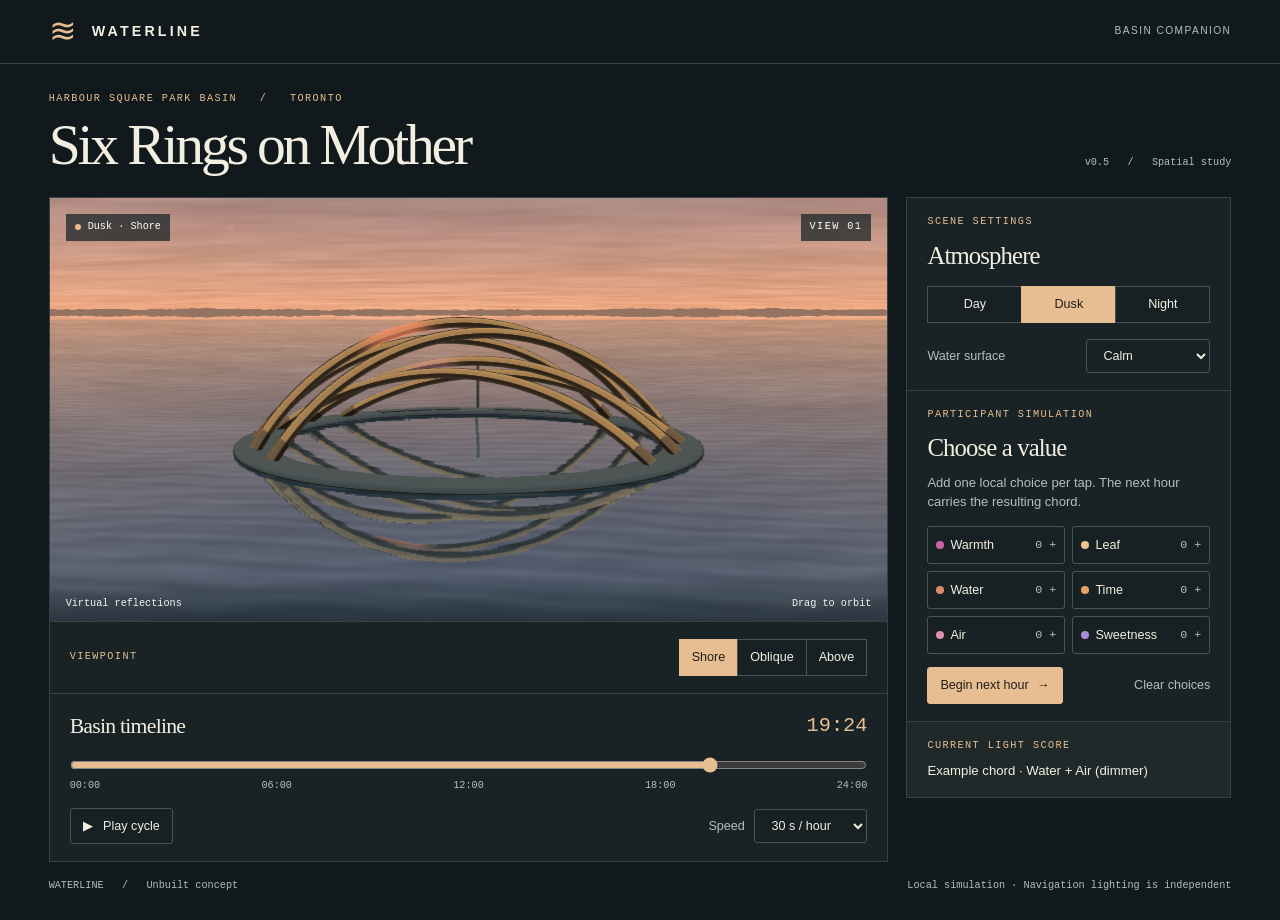
==== simulators/basin.html @ 26f331f5 "Add the offline Three.js basin companion for reviewer playback" ====
<!doctype html>
<html lang="en"><head><meta charset="utf-8"><meta name="viewport" content="width=device-width,initial-scale=1">
<meta http-equiv="Content-Security-Policy" content="default-src 'none'; script-src 'self' file:; style-src 'self' file:; img-src 'self' file: data:; connect-src 'none'; base-uri 'none'; form-action 'none'">
<title>Waterline | Basin companion</title><link rel="icon" href="data:,"><link rel="stylesheet" href="basin.css"></head>
<body><header><a href="../index.html" class="brand"><span class="mark" aria-hidden="true">≋</span> WATERLINE</a><span>BASIN COMPANION</span></header>
<main><div class="heading"><div><p class="eyebrow">Harbour Square Park Basin &nbsp; / &nbsp; Toronto</p><h1>Six Rings on Mother</h1></div><span class="edition">v0.5 &nbsp; / &nbsp; Spatial study</span></div>
<div class="workspace"><section class="scene" aria-label="Installation view"><div class="stage" id="stage">
<canvas id="view" tabindex="0" aria-label="Six honey-toned ribs on water. Drag or use arrow keys to orbit. Select a viewpoint to reset."></canvas>
<div class="viewinfo"><span class="dot"></span><span id="readout">Dusk · Shore</span></div><span class="viewnumber" id="viewnumber">VIEW 01</span>
<div id="fallback" hidden><p>The 3D view needs WebGL. The timeline and choices still work.</p><a href="weave.html">Open the illustrated simulator</a></div>
<div class="caption"><span>Virtual reflections</span><span>Drag to orbit</span></div></div>
<div class="views"><span class="eyebrow">Viewpoint</span><div id="views" class="segments"><button aria-pressed="true">Shore</button><button>Oblique</button><button>Above</button></div></div>
<div class="timeline"><div class="line"><h2>Basin timeline</h2><output id="clock">19:24</output></div>
<label for="time" class="sr">Simulated time of day</label><input id="time" type="range" min="0" max="1439" value="1164"><div class="ticks"><span>00:00</span><span>06:00</span><span>12:00</span><span>18:00</span><span>24:00</span></div>
<div class="transport"><button id="play">▶ &nbsp; Play cycle</button><label>Speed <select id="speed"><option value="2">30 s / hour</option><option value="12">5 s / hour</option><option value=".5">2 min / hour</option></select></label></div></div></section>
<aside><section><p class="eyebrow">Scene settings</p><h2>Atmosphere</h2><div class="segments" id="times"><button>Day</button><button aria-pressed="true">Dusk</button><button>Night</button></div>
<label class="water">Water surface <select id="surface"><option>Calm</option><option>Light chop</option><option>Passing wake</option></select></label></section>
<section><p class="eyebrow">Participant simulation</p><h2>Choose a value</h2><p class="hint">Add one local choice per tap. The next hour carries the resulting chord.</p>
<div id="choices"></div><div class="actions"><button id="next">Begin next hour <b aria-hidden="true">→</b></button><button id="clear">Clear choices</button></div></section>
<section class="score"><p class="eyebrow">Current light score</p><p id="score" role="status"></p></section></aside></div>
<footer><span>WATERLINE &nbsp; / &nbsp; Unbuilt concept</span><span>Local simulation · Navigation lighting is independent</span></footer></main>
<script src="vendor/three-r160.min.js"></script><script src="basin-scene.js"></script><script src="basin.js"></script></body></html>
---- simulators/basin.css ----
:root{color-scheme:dark;--bg:#11191c;--panel:#192225;--line:#374245;--muted:#b3bfbd;--cream:#f2eee1;--accent:#e6be91;font:15px/1.45 "Segoe UI",Arial,sans-serif;color:var(--cream);background:var(--bg)}
*{box-sizing:border-box}body{margin:0}header,main{max-width:1600px;margin:auto;padding-inline:clamp(18px,3.8vw,64px)}header{height:64px;display:flex;align-items:center;justify-content:space-between;border-bottom:1px solid var(--line);letter-spacing:.14em;font-size:.68rem;color:var(--muted)}.brand{display:flex;gap:12px;align-items:center;text-decoration:none;color:var(--cream);font-size:.95rem;font-weight:650;letter-spacing:.22em}.mark{color:var(--accent);font:2.2rem/1 Georgia}.heading,.line,.views,.transport,.water,footer,.actions,.caption{display:flex;align-items:center;justify-content:space-between;gap:12px}.heading{margin:28px 0 22px;align-items:end}.eyebrow,.viewinfo,.viewnumber,.ticks,.edition,output,.caption,footer{font: .68rem/1.4 Consolas,"Courier New",monospace}.eyebrow,.viewnumber{text-transform:uppercase;letter-spacing:.14em}.eyebrow{color:var(--accent);margin:0 0 8px}h1,h2{font-family:Georgia,"Times New Roman",serif;font-weight:400;margin:0}h1{font-size:clamp(2.4rem,4.5vw,5rem);letter-spacing:-.055em;line-height:1.06}h2{font-size:1.65rem;letter-spacing:-.035em}.edition{color:var(--muted);margin-bottom:5px}.workspace{display:grid;grid-template-columns:minmax(0,1fr) minmax(270px,325px);gap:18px;align-items:start}.scene,aside{border:1px solid var(--line);background:var(--panel)}.stage{height:clamp(340px,47vh,620px);position:relative;overflow:hidden;background:#283841}.stage canvas{width:100%;height:100%;display:block}.viewinfo,.viewnumber,.caption{position:absolute;pointer-events:none}.viewinfo,.viewnumber{top:16px;color:white;background:#172326ba;padding:6px 9px}.viewinfo{left:16px;display:flex;align-items:center;gap:7px}.dot{width:6px;height:6px;border-radius:50%;background:#e9bd91}.viewnumber{right:16px}.caption{bottom:0;width:100%;padding:22px 16px 10px;background:linear-gradient(transparent,#0b171a90);color:#f3f3e9}.views,.timeline,aside section{padding:17px 20px}.views,.timeline,aside section+section{border-top:1px solid var(--line)}.views .eyebrow{margin:0}.segments{display:flex}.segments button{flex:1;border-radius:0}.segments button+button{margin-left:-1px}button,select{background:#172022;border:1px solid #485557;color:var(--cream);padding:8px 12px;font:inherit;font-size:.84rem;cursor:pointer;border-radius:3px}button:hover,select:hover{border-color:var(--accent)}button:focus-visible,select:focus-visible,input:focus-visible,a:focus-visible{outline:3px solid #ffdaa4;outline-offset:3px}button[aria-pressed=true],#next{background:var(--accent);border-color:var(--accent);color:#221e19}.timeline h2{font-size:1.45rem}output{font-size:1.35rem;color:var(--accent)}input[type=range]{width:100%;margin:15px 0 2px;accent-color:var(--accent);cursor:pointer}.ticks{display:flex;justify-content:space-between;color:var(--muted)}.transport{margin-top:15px}.transport label,.water{font-size:.84rem;color:var(--muted)}.transport select{margin-left:6px}.water{margin-top:16px}.hint{font-size:.87rem;color:var(--muted);margin:8px 0 14px}aside .segments{margin-top:13px}#choices{display:grid;grid-template-columns:1fr 1fr;gap:7px}.vote{display:flex;align-items:center;gap:6px;padding:9px 8px}.vote i{width:8px;height:8px;border-radius:50%}.vote span:last-child{margin-left:auto;color:var(--muted);font: .78rem Consolas,monospace}.actions{margin-top:13px;flex-wrap:wrap}#clear{border:0;background:transparent;color:var(--muted);padding-inline:0}#next b{margin-left:5px}.score{background:#20292a}.score p:last-child{margin:5px 0 0;font-size:.88rem}footer{margin:17px 0 26px;color:var(--muted);flex-wrap:wrap}#fallback{position:absolute;inset:22% 8% auto;background:#172022ed;padding:16px;text-align:center}#fallback a{color:var(--accent)}.sr{position:absolute;clip-path:inset(50%);width:1px;height:1px;overflow:hidden}.vote:nth-child(1) i{background:#ce64a3}.vote:nth-child(2) i{background:#ebc68d}.vote:nth-child(3) i{background:#dc886f}.vote:nth-child(4) i{background:#e9a264}.vote:nth-child(5) i{background:#de91aa}.vote:nth-child(6) i{background:#a98cd6}
@media(max-width:820px){.workspace{grid-template-columns:1fr}.stage{height:clamp(290px,55vw,460px)}aside{display:grid;grid-template-columns:1fr 1fr}aside section+section{border:0;border-left:1px solid var(--line)}aside .score{grid-column:1/-1;border-top:1px solid var(--line)}}@media(max-width:550px){header{height:52px}.heading{margin:22px 0 16px;display:block}.edition{display:block;margin-top:8px}.views,.timeline,aside section{padding:14px}.views{gap:5px}.segments button{padding:8px 10px}aside{display:block}aside section+section{border:0;border-top:1px solid var(--line)}.transport{flex-wrap:wrap}footer{gap:5px}}
#view{touch-action:none;cursor:grab}#view:active{cursor:grabbing}#view:focus-visible{outline:3px solid var(--accent);outline-offset:-3px}
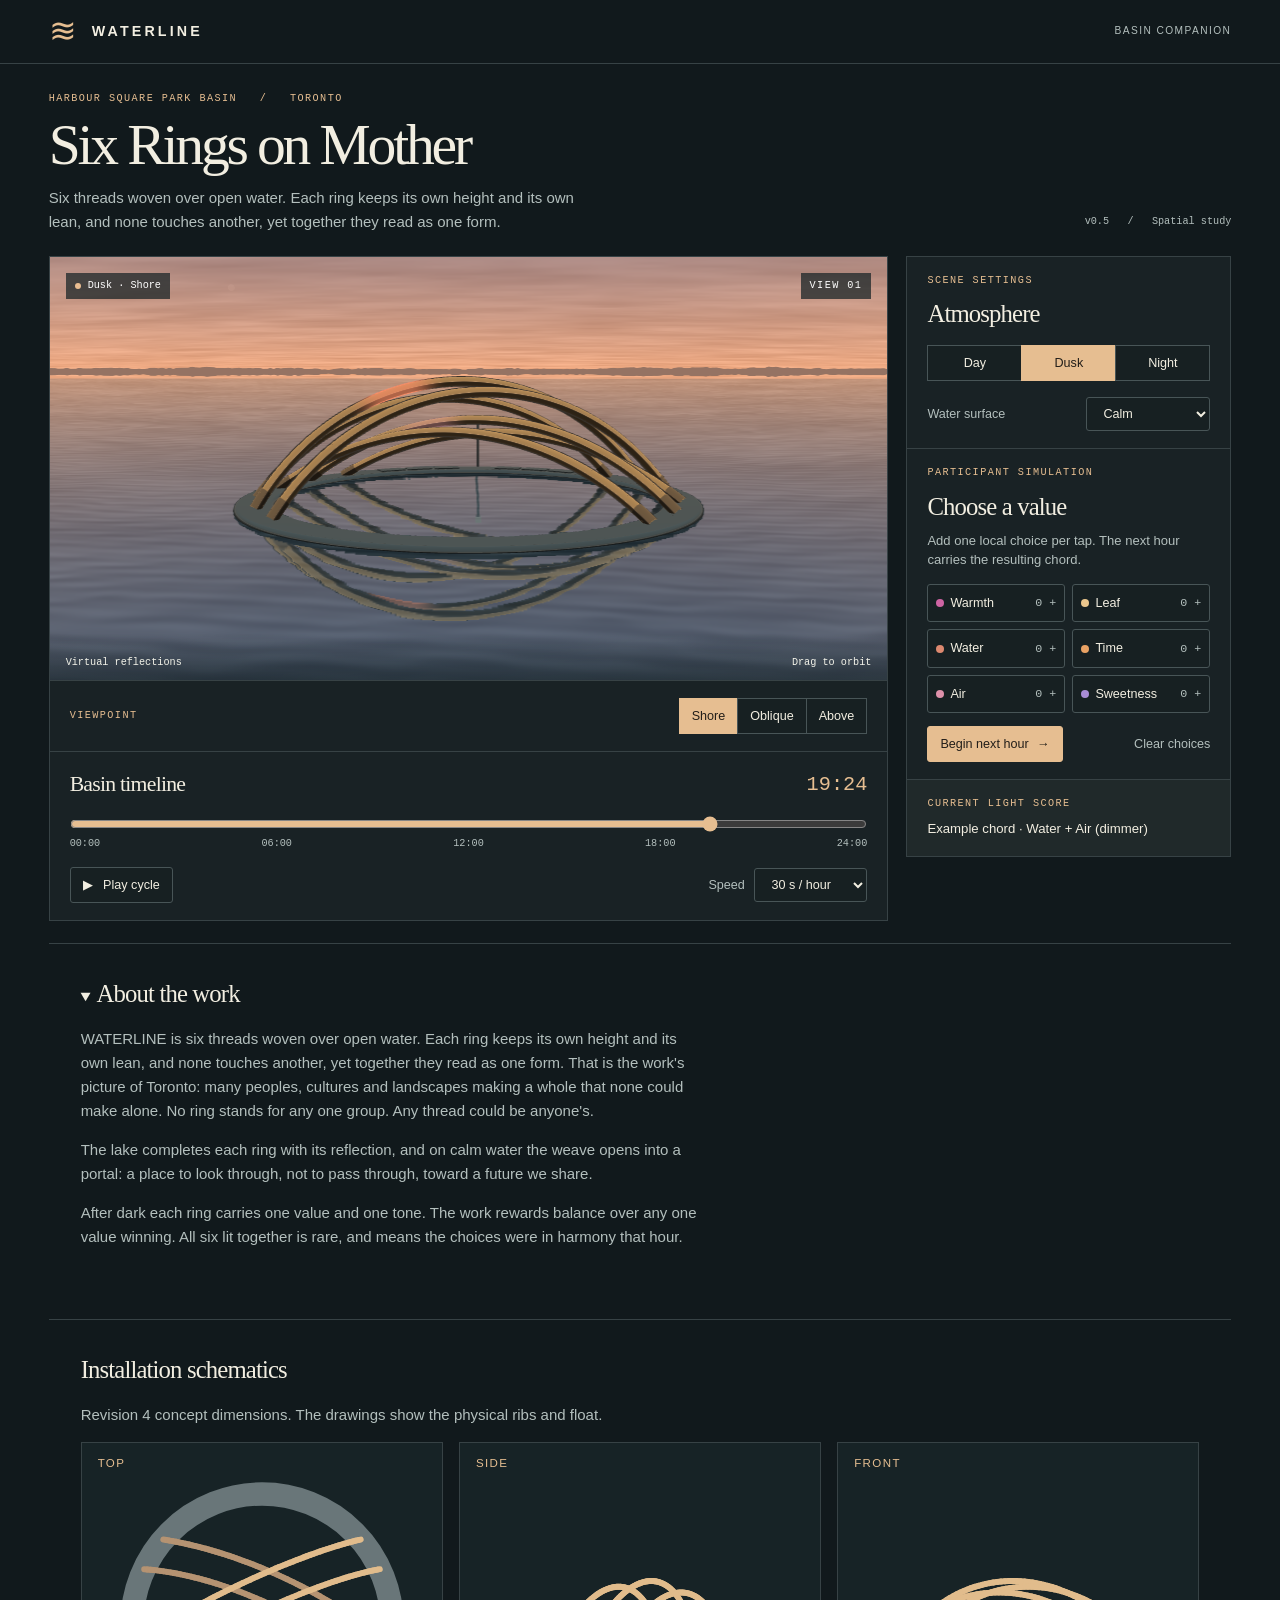
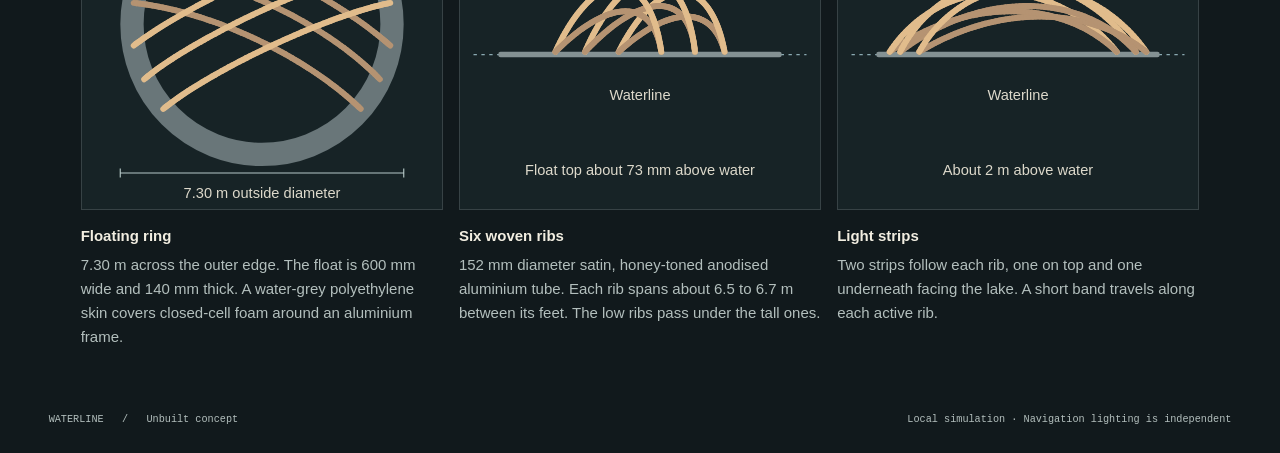
==== commit 25e502e6: "Add the artist thesis and three dimensioned views to the basin companion" ====
--- a/simulators/basin.html
+++ b/simulators/basin.html
@@ -1,9 +1,10 @@
 <!doctype html>
 <html lang="en"><head><meta charset="utf-8"><meta name="viewport" content="width=device-width,initial-scale=1">
 <meta http-equiv="Content-Security-Policy" content="default-src 'none'; script-src 'self' file:; style-src 'self' file:; img-src 'self' file: data:; connect-src 'none'; base-uri 'none'; form-action 'none'">
+<meta name="description" content="Six threads, one weave, and a lake that opens it into a window on what we share. An unbuilt concept for Harbour Square Park Basin, Toronto.">
 <title>Waterline | Basin companion</title><link rel="icon" href="data:,"><link rel="stylesheet" href="basin.css"></head>
 <body><header><a href="../index.html" class="brand"><span class="mark" aria-hidden="true">≋</span> WATERLINE</a><span>BASIN COMPANION</span></header>
-<main><div class="heading"><div><p class="eyebrow">Harbour Square Park Basin &nbsp; / &nbsp; Toronto</p><h1>Six Rings on Mother</h1></div><span class="edition">v0.5 &nbsp; / &nbsp; Spatial study</span></div>
+<main><div class="heading"><div><p class="eyebrow">Harbour Square Park Basin &nbsp; / &nbsp; Toronto</p><h1>Six Rings on Mother</h1><p class="lede">Six threads woven over open water. Each ring keeps its own height and its own lean, and none touches another, yet together they read as one form.</p></div><span class="edition">v0.5 &nbsp; / &nbsp; Spatial study</span></div>
 <div class="workspace"><section class="scene" aria-label="Installation view"><div class="stage" id="stage">
 <canvas id="view" tabindex="0" aria-label="Six honey-toned ribs on water. Drag or use arrow keys to orbit. Select a viewpoint to reset."></canvas>
 <div class="viewinfo"><span class="dot"></span><span id="readout">Dusk · Shore</span></div><span class="viewnumber" id="viewnumber">VIEW 01</span>
@@ -18,5 +19,13 @@
 <section><p class="eyebrow">Participant simulation</p><h2>Choose a value</h2><p class="hint">Add one local choice per tap. The next hour carries the resulting chord.</p>
 <div id="choices"></div><div class="actions"><button id="next">Begin next hour <b aria-hidden="true">→</b></button><button id="clear">Clear choices</button></div></section>
 <section class="score"><p class="eyebrow">Current light score</p><p id="score" role="status"></p></section></aside></div>
+<details class="about" open><summary><h2>About the work</h2></summary>
+<p>WATERLINE is six threads woven over open water. Each ring keeps its own height and its own lean, and none touches another, yet together they read as one form. That is the work's picture of Toronto: many peoples, cultures and landscapes making a whole that none could make alone. No ring stands for any one group. Any thread could be anyone's.</p>
+<p>The lake completes each ring with its reflection, and on calm water the weave opens into a portal: a place to look through, not to pass through, toward a future we share.</p>
+<p>After dark each ring carries one value and one tone. The work rewards balance over any one value winning. All six lit together is rare, and means the choices were in harmony that hour.</p>
+</details>
+<section class="drawings"><h2>Installation schematics</h2><p>Revision 4 concept dimensions. The drawings show the physical ribs and float.</p><div class="plates"><figure><figcaption>Top</figcaption><img src="../assets/diagrams/rim-r4-top.svg" width="320" height="300" alt="Top projection of the six ribs on the low ring float"></figure>
+<figure><figcaption>Side</figcaption><img src="../assets/diagrams/rim-r4-side.svg" width="320" height="300" alt="Side projection of the six ribs on the low ring float"></figure>
+<figure><figcaption>Front</figcaption><img src="../assets/diagrams/rim-r4-front.svg" width="320" height="300" alt="Front projection of the six ribs on the low ring float"></figure></div><dl><div><dt>Floating ring</dt><dd>7.30 m across the outer edge. The float is 600 mm wide and 140 mm thick. A water-grey polyethylene skin covers closed-cell foam around an aluminium frame.</dd></div><div><dt>Six woven ribs</dt><dd>152 mm diameter satin, honey-toned anodised aluminium tube. Each rib spans about 6.5 to 6.7 m between its feet. The low ribs pass under the tall ones.</dd></div><div><dt>Light strips</dt><dd>Two strips follow each rib, one on top and one underneath facing the lake. A short band travels along each active rib.</dd></div></dl></section>
 <footer><span>WATERLINE &nbsp; / &nbsp; Unbuilt concept</span><span>Local simulation · Navigation lighting is independent</span></footer></main>
 <script src="vendor/three-r160.min.js"></script><script src="basin-scene.js"></script><script src="basin.js"></script></body></html>
--- a/simulators/basin.css
+++ b/simulators/basin.css
@@ -2,3 +2,5 @@
 *{box-sizing:border-box}body{margin:0}header,main{max-width:1600px;margin:auto;padding-inline:clamp(18px,3.8vw,64px)}header{height:64px;display:flex;align-items:center;justify-content:space-between;border-bottom:1px solid var(--line);letter-spacing:.14em;font-size:.68rem;color:var(--muted)}.brand{display:flex;gap:12px;align-items:center;text-decoration:none;color:var(--cream);font-size:.95rem;font-weight:650;letter-spacing:.22em}.mark{color:var(--accent);font:2.2rem/1 Georgia}.heading,.line,.views,.transport,.water,footer,.actions,.caption{display:flex;align-items:center;justify-content:space-between;gap:12px}.heading{margin:28px 0 22px;align-items:end}.eyebrow,.viewinfo,.viewnumber,.ticks,.edition,output,.caption,footer{font: .68rem/1.4 Consolas,"Courier New",monospace}.eyebrow,.viewnumber{text-transform:uppercase;letter-spacing:.14em}.eyebrow{color:var(--accent);margin:0 0 8px}h1,h2{font-family:Georgia,"Times New Roman",serif;font-weight:400;margin:0}h1{font-size:clamp(2.4rem,4.5vw,5rem);letter-spacing:-.055em;line-height:1.06}h2{font-size:1.65rem;letter-spacing:-.035em}.edition{color:var(--muted);margin-bottom:5px}.workspace{display:grid;grid-template-columns:minmax(0,1fr) minmax(270px,325px);gap:18px;align-items:start}.scene,aside{border:1px solid var(--line);background:var(--panel)}.stage{height:clamp(340px,47vh,620px);position:relative;overflow:hidden;background:#283841}.stage canvas{width:100%;height:100%;display:block}.viewinfo,.viewnumber,.caption{position:absolute;pointer-events:none}.viewinfo,.viewnumber{top:16px;color:white;background:#172326ba;padding:6px 9px}.viewinfo{left:16px;display:flex;align-items:center;gap:7px}.dot{width:6px;height:6px;border-radius:50%;background:#e9bd91}.viewnumber{right:16px}.caption{bottom:0;width:100%;padding:22px 16px 10px;background:linear-gradient(transparent,#0b171a90);color:#f3f3e9}.views,.timeline,aside section{padding:17px 20px}.views,.timeline,aside section+section{border-top:1px solid var(--line)}.views .eyebrow{margin:0}.segments{display:flex}.segments button{flex:1;border-radius:0}.segments button+button{margin-left:-1px}button,select{background:#172022;border:1px solid #485557;color:var(--cream);padding:8px 12px;font:inherit;font-size:.84rem;cursor:pointer;border-radius:3px}button:hover,select:hover{border-color:var(--accent)}button:focus-visible,select:focus-visible,input:focus-visible,a:focus-visible{outline:3px solid #ffdaa4;outline-offset:3px}button[aria-pressed=true],#next{background:var(--accent);border-color:var(--accent);color:#221e19}.timeline h2{font-size:1.45rem}output{font-size:1.35rem;color:var(--accent)}input[type=range]{width:100%;margin:15px 0 2px;accent-color:var(--accent);cursor:pointer}.ticks{display:flex;justify-content:space-between;color:var(--muted)}.transport{margin-top:15px}.transport label,.water{font-size:.84rem;color:var(--muted)}.transport select{margin-left:6px}.water{margin-top:16px}.hint{font-size:.87rem;color:var(--muted);margin:8px 0 14px}aside .segments{margin-top:13px}#choices{display:grid;grid-template-columns:1fr 1fr;gap:7px}.vote{display:flex;align-items:center;gap:6px;padding:9px 8px}.vote i{width:8px;height:8px;border-radius:50%}.vote span:last-child{margin-left:auto;color:var(--muted);font: .78rem Consolas,monospace}.actions{margin-top:13px;flex-wrap:wrap}#clear{border:0;background:transparent;color:var(--muted);padding-inline:0}#next b{margin-left:5px}.score{background:#20292a}.score p:last-child{margin:5px 0 0;font-size:.88rem}footer{margin:17px 0 26px;color:var(--muted);flex-wrap:wrap}#fallback{position:absolute;inset:22% 8% auto;background:#172022ed;padding:16px;text-align:center}#fallback a{color:var(--accent)}.sr{position:absolute;clip-path:inset(50%);width:1px;height:1px;overflow:hidden}.vote:nth-child(1) i{background:#ce64a3}.vote:nth-child(2) i{background:#ebc68d}.vote:nth-child(3) i{background:#dc886f}.vote:nth-child(4) i{background:#e9a264}.vote:nth-child(5) i{background:#de91aa}.vote:nth-child(6) i{background:#a98cd6}
 @media(max-width:820px){.workspace{grid-template-columns:1fr}.stage{height:clamp(290px,55vw,460px)}aside{display:grid;grid-template-columns:1fr 1fr}aside section+section{border:0;border-left:1px solid var(--line)}aside .score{grid-column:1/-1;border-top:1px solid var(--line)}}@media(max-width:550px){header{height:52px}.heading{margin:22px 0 16px;display:block}.edition{display:block;margin-top:8px}.views,.timeline,aside section{padding:14px}.views{gap:5px}.segments button{padding:8px 10px}aside{display:block}aside section+section{border:0;border-top:1px solid var(--line)}.transport{flex-wrap:wrap}footer{gap:5px}}
 #view{touch-action:none;cursor:grab}#view:active{cursor:grabbing}#view:focus-visible{outline:3px solid var(--accent);outline-offset:-3px}
+
+.lede,.about p,.drawings p,.drawings dd{color:var(--muted);line-height:1.6}.lede{max-width:66ch;margin:.7rem 0 0}.about,.drawings{margin-top:1.5rem;padding:clamp(16px,3vw,32px);border-top:1px solid var(--line)}.about p{max-width:74ch}.about summary{cursor:pointer}.about summary h2{display:inline}.about summary:focus-visible{outline:3px solid var(--accent);outline-offset:5px}.plates,.drawings dl{display:grid;grid-template-columns:repeat(3,minmax(0,1fr));gap:16px}.plates figure{margin:0;background:#172326;border:1px solid var(--line)}.plates figcaption{padding:12px 16px 0;text-transform:uppercase;letter-spacing:.12em;font-size:.77rem;color:var(--accent)}.plates img{display:block;width:100%;height:auto}.drawings dt{font-weight:600}.drawings dd{margin:.4rem 0 0}@media(max-width:680px){.plates,.drawings dl{grid-template-columns:1fr}.heading .edition{white-space:nowrap}}
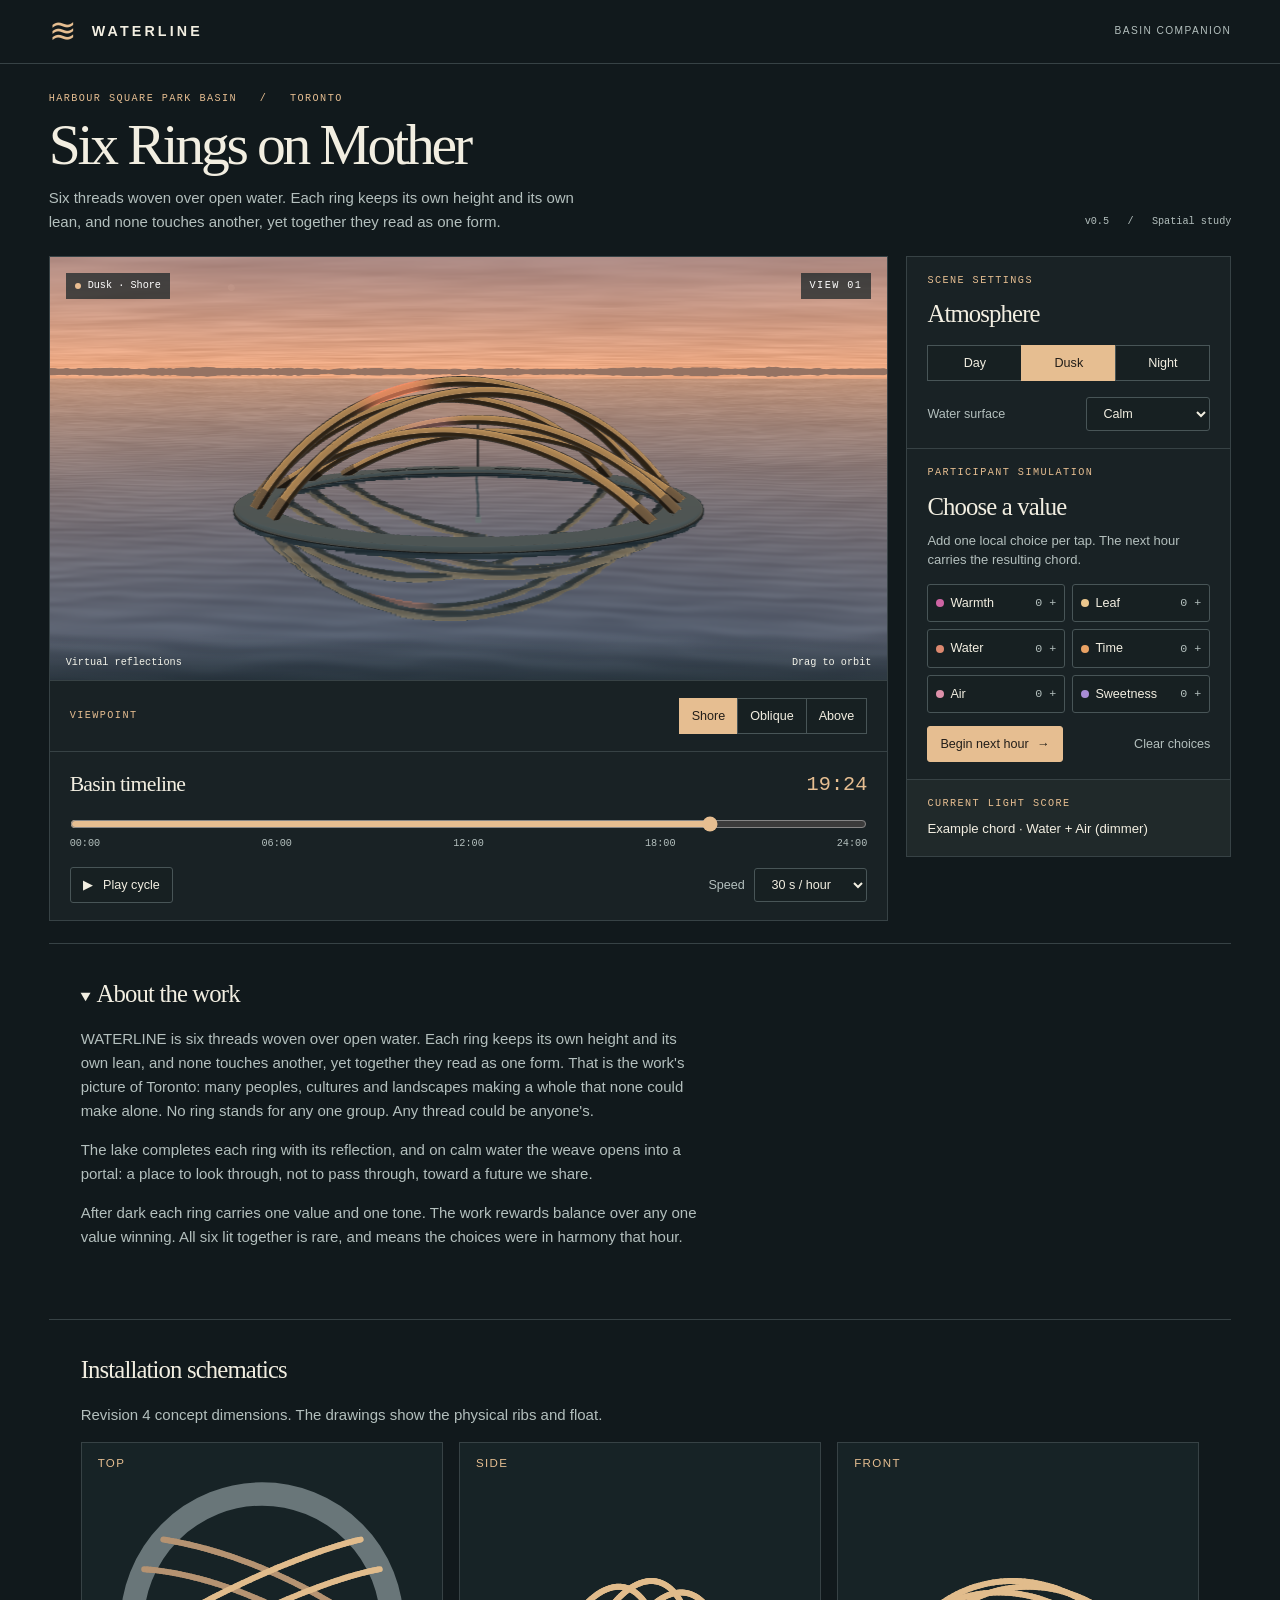
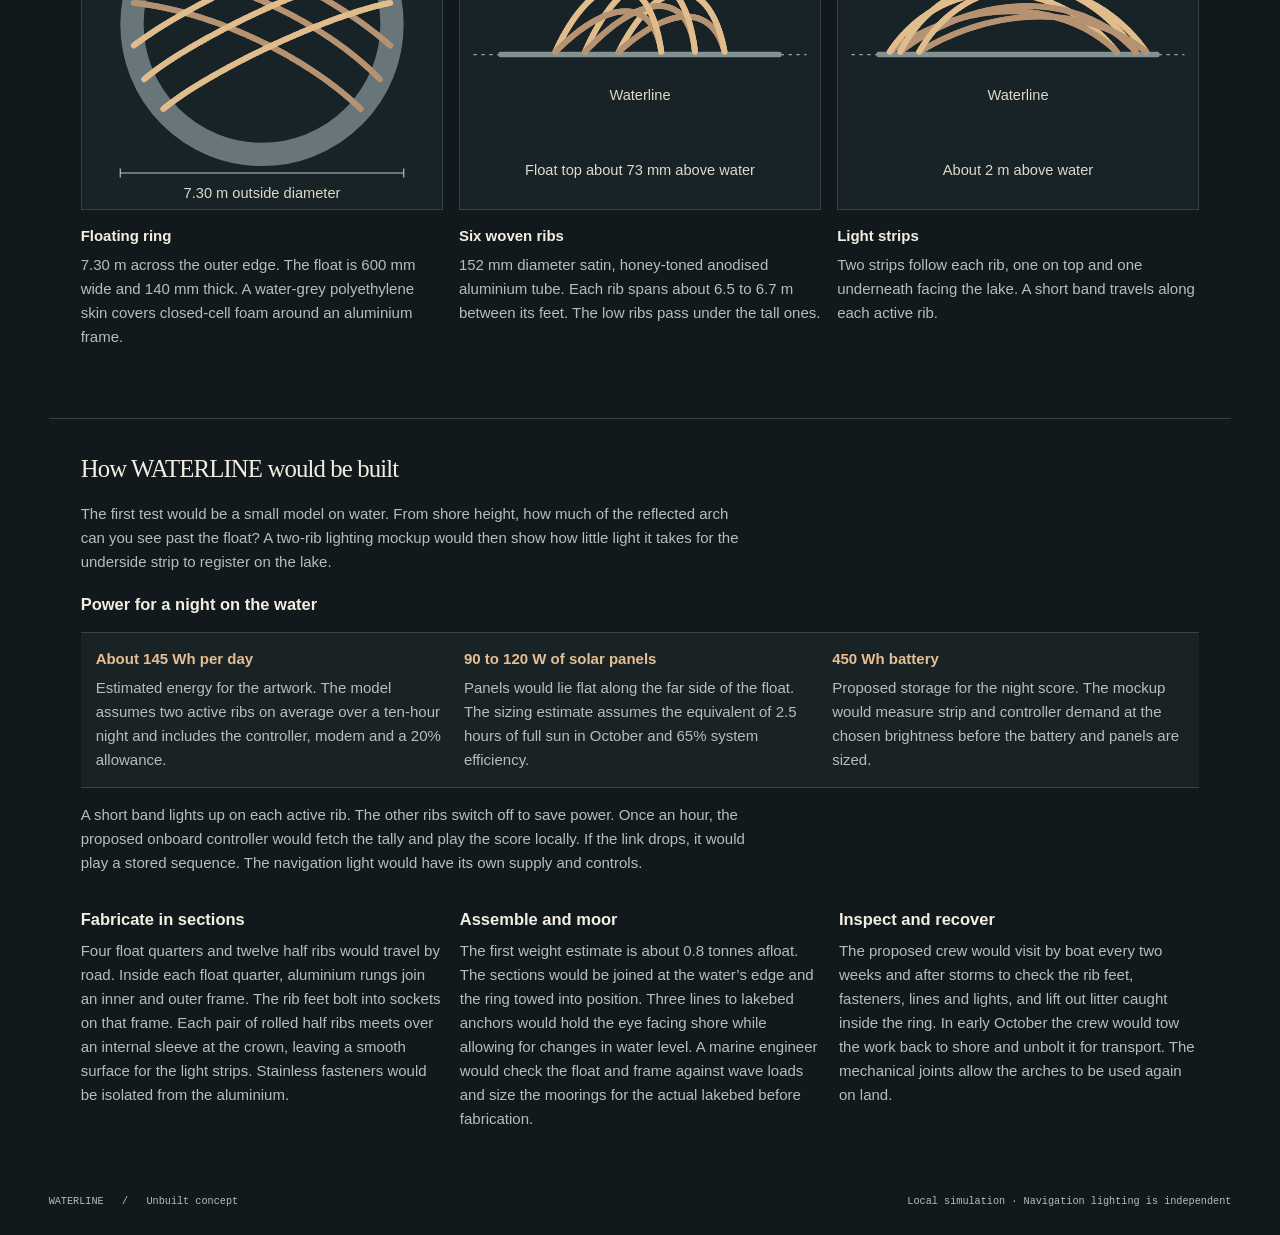
==== commit 53aa0cbe: "Explain how the floating artwork would be built and powered" ====
--- a/simulators/basin.html
+++ b/simulators/basin.html
@@ -27,5 +27,21 @@
 <section class="drawings"><h2>Installation schematics</h2><p>Revision 4 concept dimensions. The drawings show the physical ribs and float.</p><div class="plates"><figure><figcaption>Top</figcaption><img src="../assets/diagrams/rim-r4-top.svg" width="320" height="300" alt="Top projection of the six ribs on the low ring float"></figure>
 <figure><figcaption>Side</figcaption><img src="../assets/diagrams/rim-r4-side.svg" width="320" height="300" alt="Side projection of the six ribs on the low ring float"></figure>
 <figure><figcaption>Front</figcaption><img src="../assets/diagrams/rim-r4-front.svg" width="320" height="300" alt="Front projection of the six ribs on the low ring float"></figure></div><dl><div><dt>Floating ring</dt><dd>7.30 m across the outer edge. The float is 600 mm wide and 140 mm thick. A water-grey polyethylene skin covers closed-cell foam around an aluminium frame.</dd></div><div><dt>Six woven ribs</dt><dd>152 mm diameter satin, honey-toned anodised aluminium tube. Each rib spans about 6.5 to 6.7 m between its feet. The low ribs pass under the tall ones.</dd></div><div><dt>Light strips</dt><dd>Two strips follow each rib, one on top and one underneath facing the lake. A short band travels along each active rib.</dd></div></dl></section>
+<section class="drawings build" aria-labelledby="build-title">
+  <h2 id="build-title">How WATERLINE would be built</h2>
+  <p class="build-intro">The first test would be a small model on water. From shore height, how much of the reflected arch can you see past the float? A two-rib lighting mockup would then show how little light it takes for the underside strip to register on the lake.</p>
+  <h3>Power for a night on the water</h3>
+  <dl class="power">
+    <div><dt>About 145 Wh per day</dt><dd>Estimated energy for the artwork. The model assumes two active ribs on average over a ten-hour night and includes the controller, modem and a 20% allowance.</dd></div>
+    <div><dt>90 to 120 W of solar panels</dt><dd>Panels would lie flat along the far side of the float. The sizing estimate assumes the equivalent of 2.5 hours of full sun in October and 65% system efficiency.</dd></div>
+    <div><dt>450 Wh battery</dt><dd>Proposed storage for the night score. The mockup would measure strip and controller demand at the chosen brightness before the battery and panels are sized.</dd></div>
+  </dl>
+  <p class="build-intro">A short band lights up on each active rib. The other ribs switch off to save power. Once an hour, the proposed onboard controller would fetch the tally and play the score locally. If the link drops, it would play a stored sequence. The navigation light would have its own supply and controls.</p>
+  <div class="build-steps">
+    <div><h3>Fabricate in sections</h3><p>Four float quarters and twelve half ribs would travel by road. Inside each float quarter, aluminium rungs join an inner and outer frame. The rib feet bolt into sockets on that frame. Each pair of rolled half ribs meets over an internal sleeve at the crown, leaving a smooth surface for the light strips. Stainless fasteners would be isolated from the aluminium.</p></div>
+    <div><h3>Assemble and moor</h3><p>The first weight estimate is about 0.8 tonnes afloat. The sections would be joined at the water’s edge and the ring towed into position. Three lines to lakebed anchors would hold the eye facing shore while allowing for changes in water level. A marine engineer would check the float and frame against wave loads and size the moorings for the actual lakebed before fabrication.</p></div>
+    <div><h3>Inspect and recover</h3><p>The proposed crew would visit by boat every two weeks and after storms to check the rib feet, fasteners, lines and lights, and lift out litter caught inside the ring. In early October the crew would tow the work back to shore and unbolt it for transport. The mechanical joints allow the arches to be used again on land.</p></div>
+  </div>
+</section>
 <footer><span>WATERLINE &nbsp; / &nbsp; Unbuilt concept</span><span>Local simulation · Navigation lighting is independent</span></footer></main>
 <script src="vendor/three-r160.min.js"></script><script src="basin-scene.js"></script><script src="basin.js"></script></body></html>
--- a/simulators/basin.css
+++ b/simulators/basin.css
@@ -4,3 +4,4 @@
 #view{touch-action:none;cursor:grab}#view:active{cursor:grabbing}#view:focus-visible{outline:3px solid var(--accent);outline-offset:-3px}
 
 .lede,.about p,.drawings p,.drawings dd{color:var(--muted);line-height:1.6}.lede{max-width:66ch;margin:.7rem 0 0}.about,.drawings{margin-top:1.5rem;padding:clamp(16px,3vw,32px);border-top:1px solid var(--line)}.about p{max-width:74ch}.about summary{cursor:pointer}.about summary h2{display:inline}.about summary:focus-visible{outline:3px solid var(--accent);outline-offset:5px}.plates,.drawings dl{display:grid;grid-template-columns:repeat(3,minmax(0,1fr));gap:16px}.plates figure{margin:0;background:#172326;border:1px solid var(--line)}.plates figcaption{padding:12px 16px 0;text-transform:uppercase;letter-spacing:.12em;font-size:.77rem;color:var(--accent)}.plates img{display:block;width:100%;height:auto}.drawings dt{font-weight:600}.drawings dd{margin:.4rem 0 0}@media(max-width:680px){.plates,.drawings dl{grid-template-columns:1fr}.heading .edition{white-space:nowrap}}
+.build h3{font-size:1.1rem;font-weight:600;margin:1.25rem 0 .45rem}.build-intro{max-width:80ch}.build .power{padding:1rem;background:var(--panel);border-block:1px solid var(--line)}.build .power dt{color:var(--accent)}.build-steps{display:grid;grid-template-columns:repeat(3,minmax(0,1fr));gap:1.25rem}.build-steps p{margin-top:0}@media(max-width:820px){.build-steps{grid-template-columns:1fr;gap:0}}
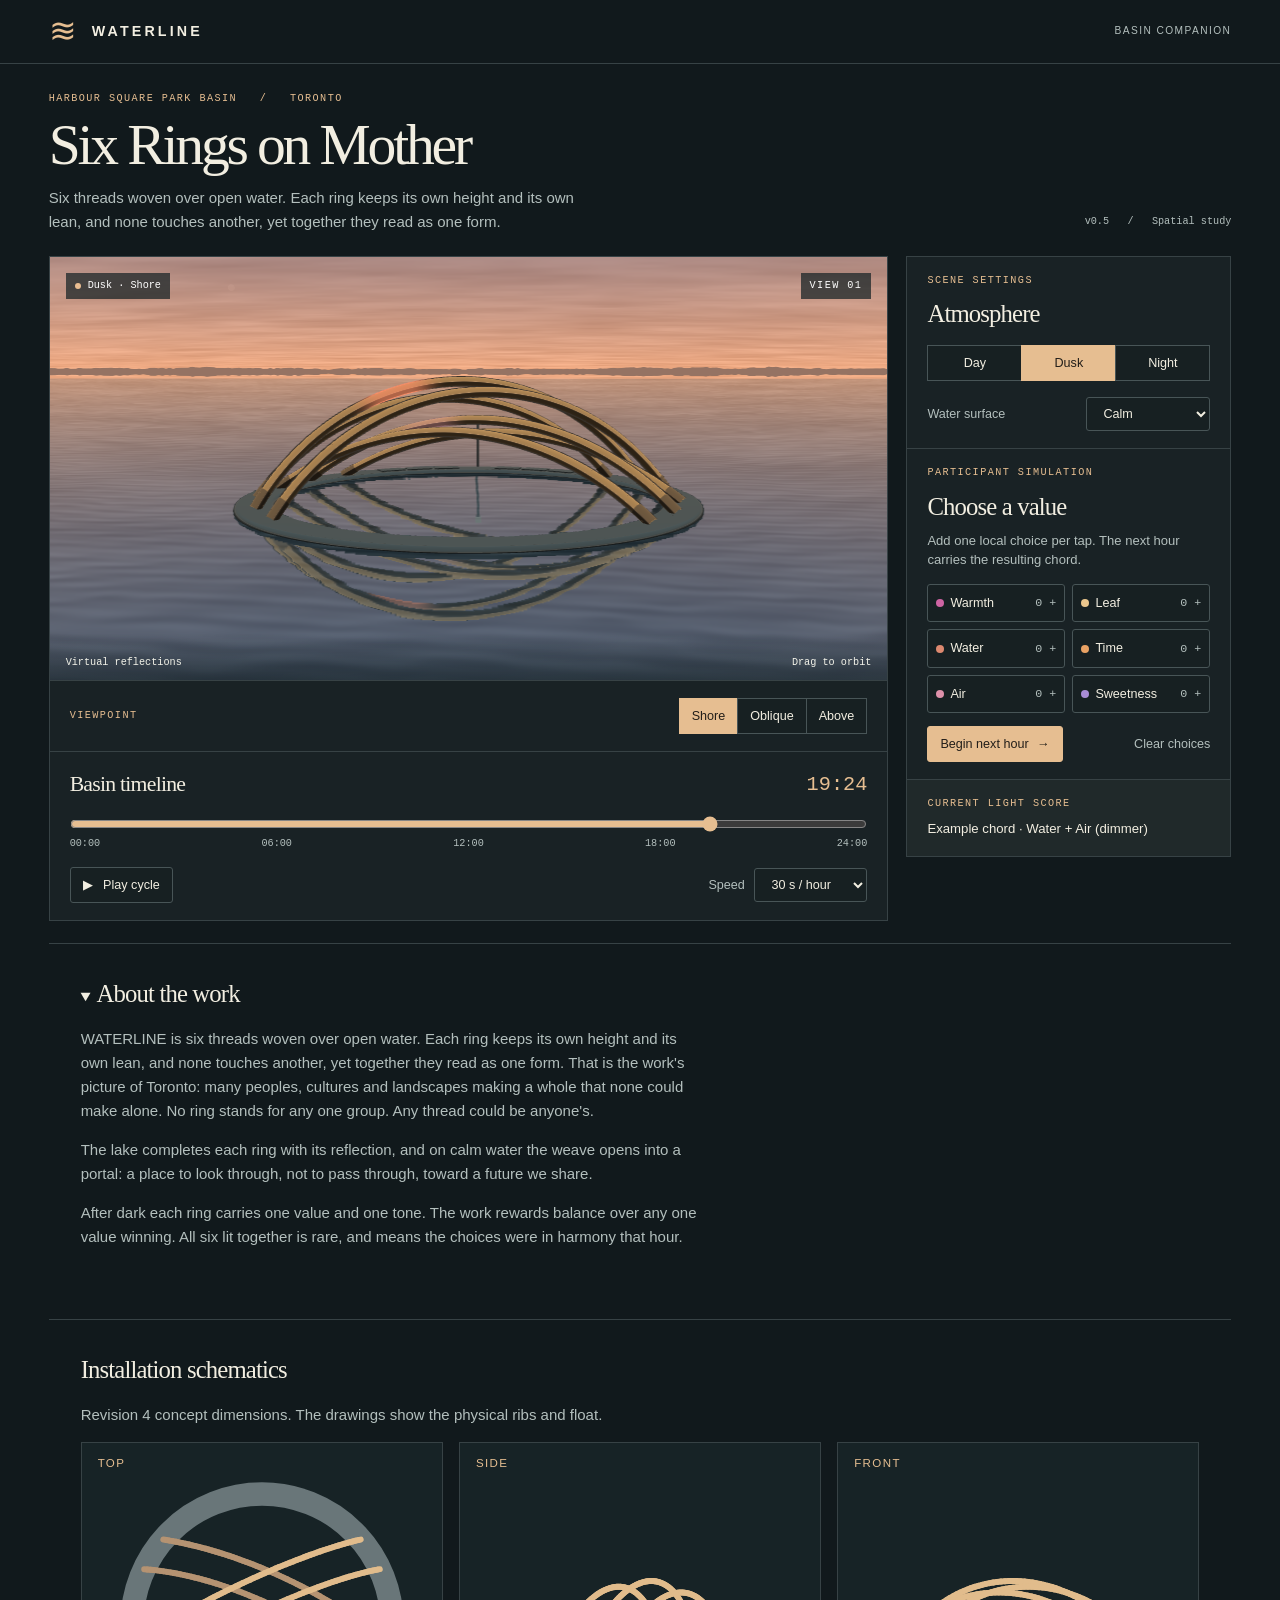
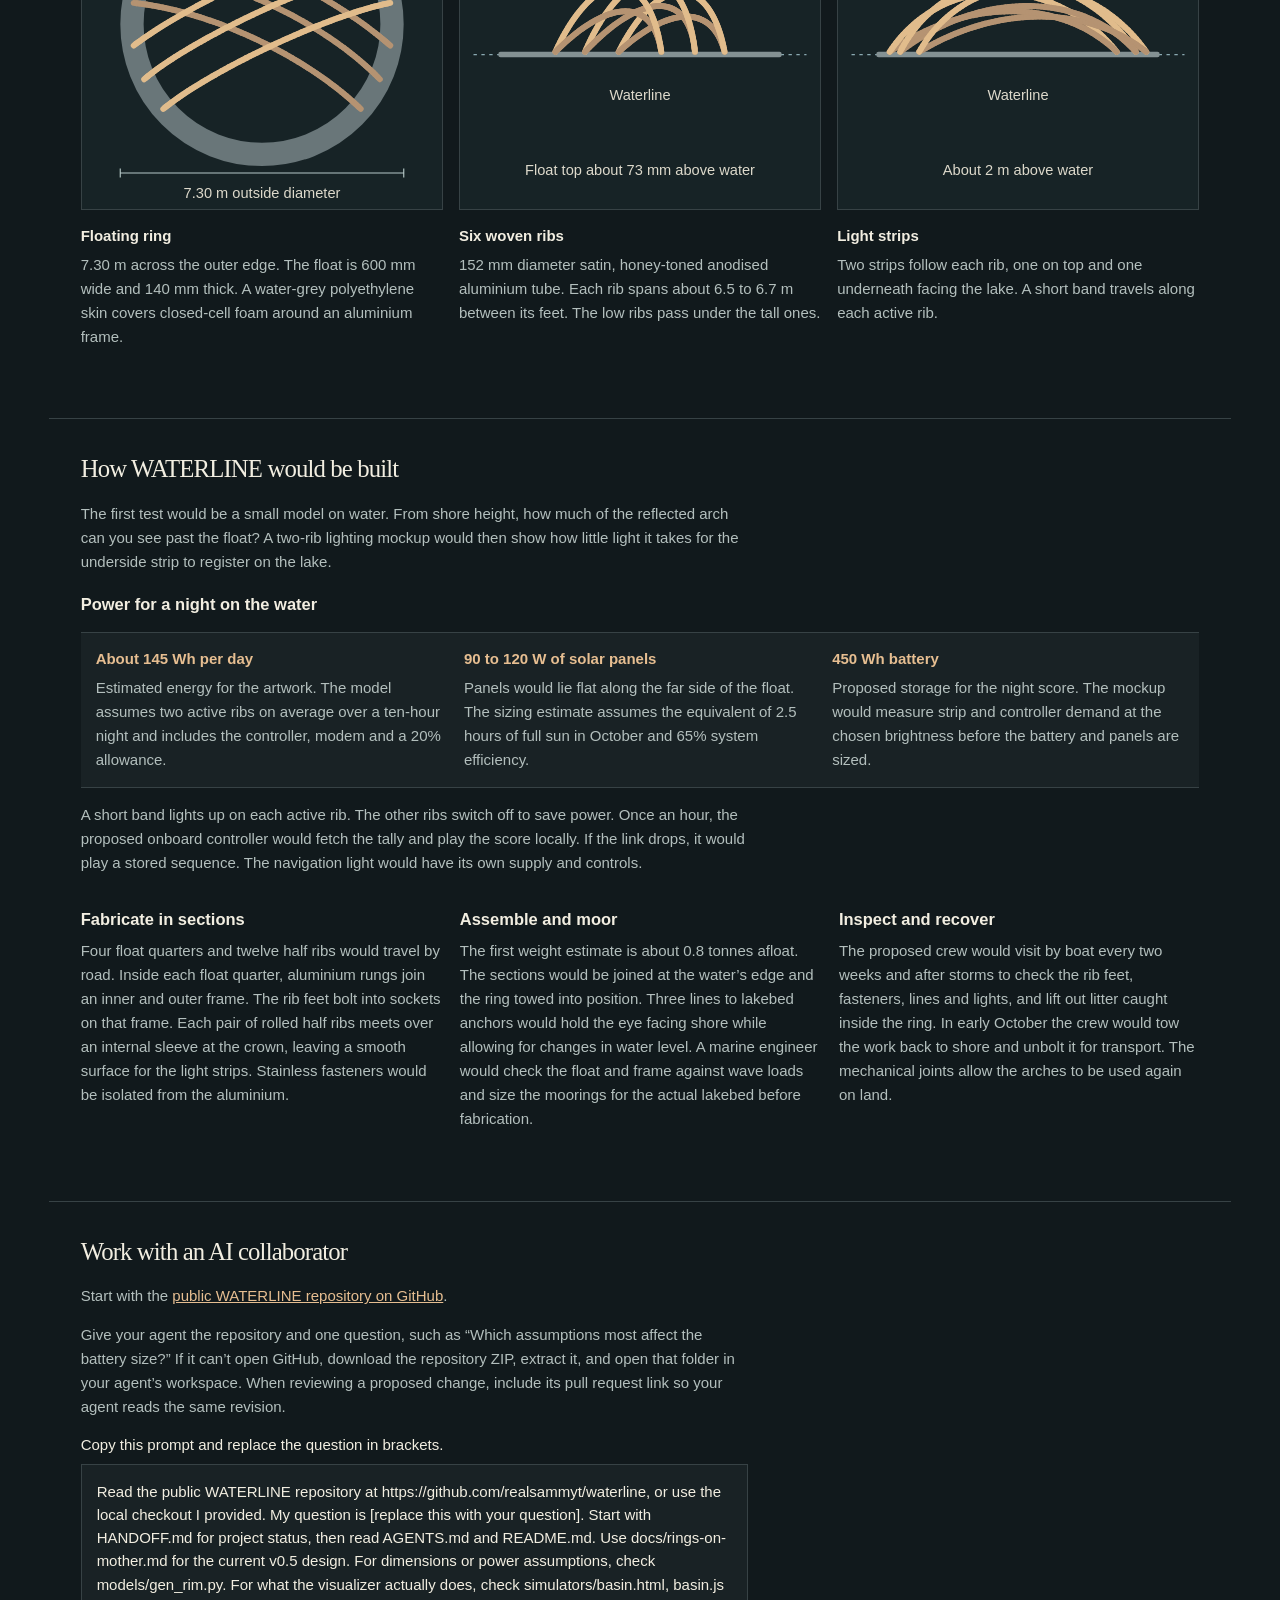
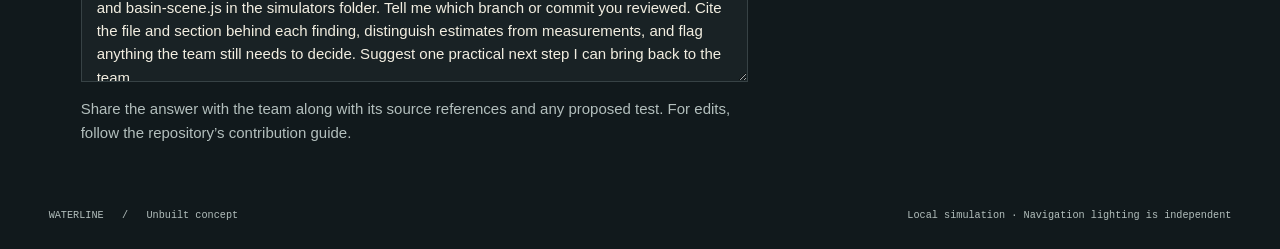
==== commit 2bd5e184: "Guide collaborators through the repository in the visualizer and README" ====
--- a/simulators/basin.html
+++ b/simulators/basin.html
@@ -43,5 +43,13 @@
     <div><h3>Inspect and recover</h3><p>The proposed crew would visit by boat every two weeks and after storms to check the rib feet, fasteners, lines and lights, and lift out litter caught inside the ring. In early October the crew would tow the work back to shore and unbolt it for transport. The mechanical joints allow the arches to be used again on land.</p></div>
   </div>
 </section>
+<section class="drawings collaboration" aria-labelledby="collaborate-title">
+  <h2 id="collaborate-title">Work with an AI collaborator</h2>
+  <p>Start with the <a href="https://github.com/realsammyt/waterline">public WATERLINE repository on GitHub</a>.</p>
+  <p>Give your agent the repository and one question, such as “Which assumptions most affect the battery size?” If it can’t open GitHub, download the repository ZIP, extract it, and open that folder in your agent’s workspace. When reviewing a proposed change, include its pull request link so your agent reads the same revision.</p>
+  <label for="agent-prompt">Copy this prompt and replace the question in brackets.</label>
+  <textarea id="agent-prompt" readonly rows="8">Read the public WATERLINE repository at https://github.com/realsammyt/waterline, or use the local checkout I provided. My question is [replace this with your question]. Start with HANDOFF.md for project status, then read AGENTS.md and README.md. Use docs/rings-on-mother.md for the current v0.5 design. For dimensions or power assumptions, check models/gen_rim.py. For what the visualizer actually does, check simulators/basin.html, basin.js and basin-scene.js in the simulators folder. Tell me which branch or commit you reviewed. Cite the file and section behind each finding, distinguish estimates from measurements, and flag anything the team still needs to decide. Suggest one practical next step I can bring back to the team.</textarea>
+  <p>Share the answer with the team along with its source references and any proposed test. For edits, follow the repository’s contribution guide.</p>
+</section>
 <footer><span>WATERLINE &nbsp; / &nbsp; Unbuilt concept</span><span>Local simulation · Navigation lighting is independent</span></footer></main>
 <script src="vendor/three-r160.min.js"></script><script src="basin-scene.js"></script><script src="basin.js"></script></body></html>
--- a/simulators/basin.css
+++ b/simulators/basin.css
@@ -5,3 +5,4 @@
 
 .lede,.about p,.drawings p,.drawings dd{color:var(--muted);line-height:1.6}.lede{max-width:66ch;margin:.7rem 0 0}.about,.drawings{margin-top:1.5rem;padding:clamp(16px,3vw,32px);border-top:1px solid var(--line)}.about p{max-width:74ch}.about summary{cursor:pointer}.about summary h2{display:inline}.about summary:focus-visible{outline:3px solid var(--accent);outline-offset:5px}.plates,.drawings dl{display:grid;grid-template-columns:repeat(3,minmax(0,1fr));gap:16px}.plates figure{margin:0;background:#172326;border:1px solid var(--line)}.plates figcaption{padding:12px 16px 0;text-transform:uppercase;letter-spacing:.12em;font-size:.77rem;color:var(--accent)}.plates img{display:block;width:100%;height:auto}.drawings dt{font-weight:600}.drawings dd{margin:.4rem 0 0}@media(max-width:680px){.plates,.drawings dl{grid-template-columns:1fr}.heading .edition{white-space:nowrap}}
 .build h3{font-size:1.1rem;font-weight:600;margin:1.25rem 0 .45rem}.build-intro{max-width:80ch}.build .power{padding:1rem;background:var(--panel);border-block:1px solid var(--line)}.build .power dt{color:var(--accent)}.build-steps{display:grid;grid-template-columns:repeat(3,minmax(0,1fr));gap:1.25rem}.build-steps p{margin-top:0}@media(max-width:820px){.build-steps{grid-template-columns:1fr;gap:0}}
+.collaboration p,.collaboration textarea{max-width:80ch}.collaboration a{color:var(--accent)}.collaboration textarea{display:block;width:100%;margin-top:.5rem;padding:1rem;color:var(--cream);background:var(--panel);border:1px solid var(--line);font:inherit;line-height:1.55;resize:vertical}.collaboration textarea:focus-visible{outline:3px solid var(--accent);outline-offset:2px}
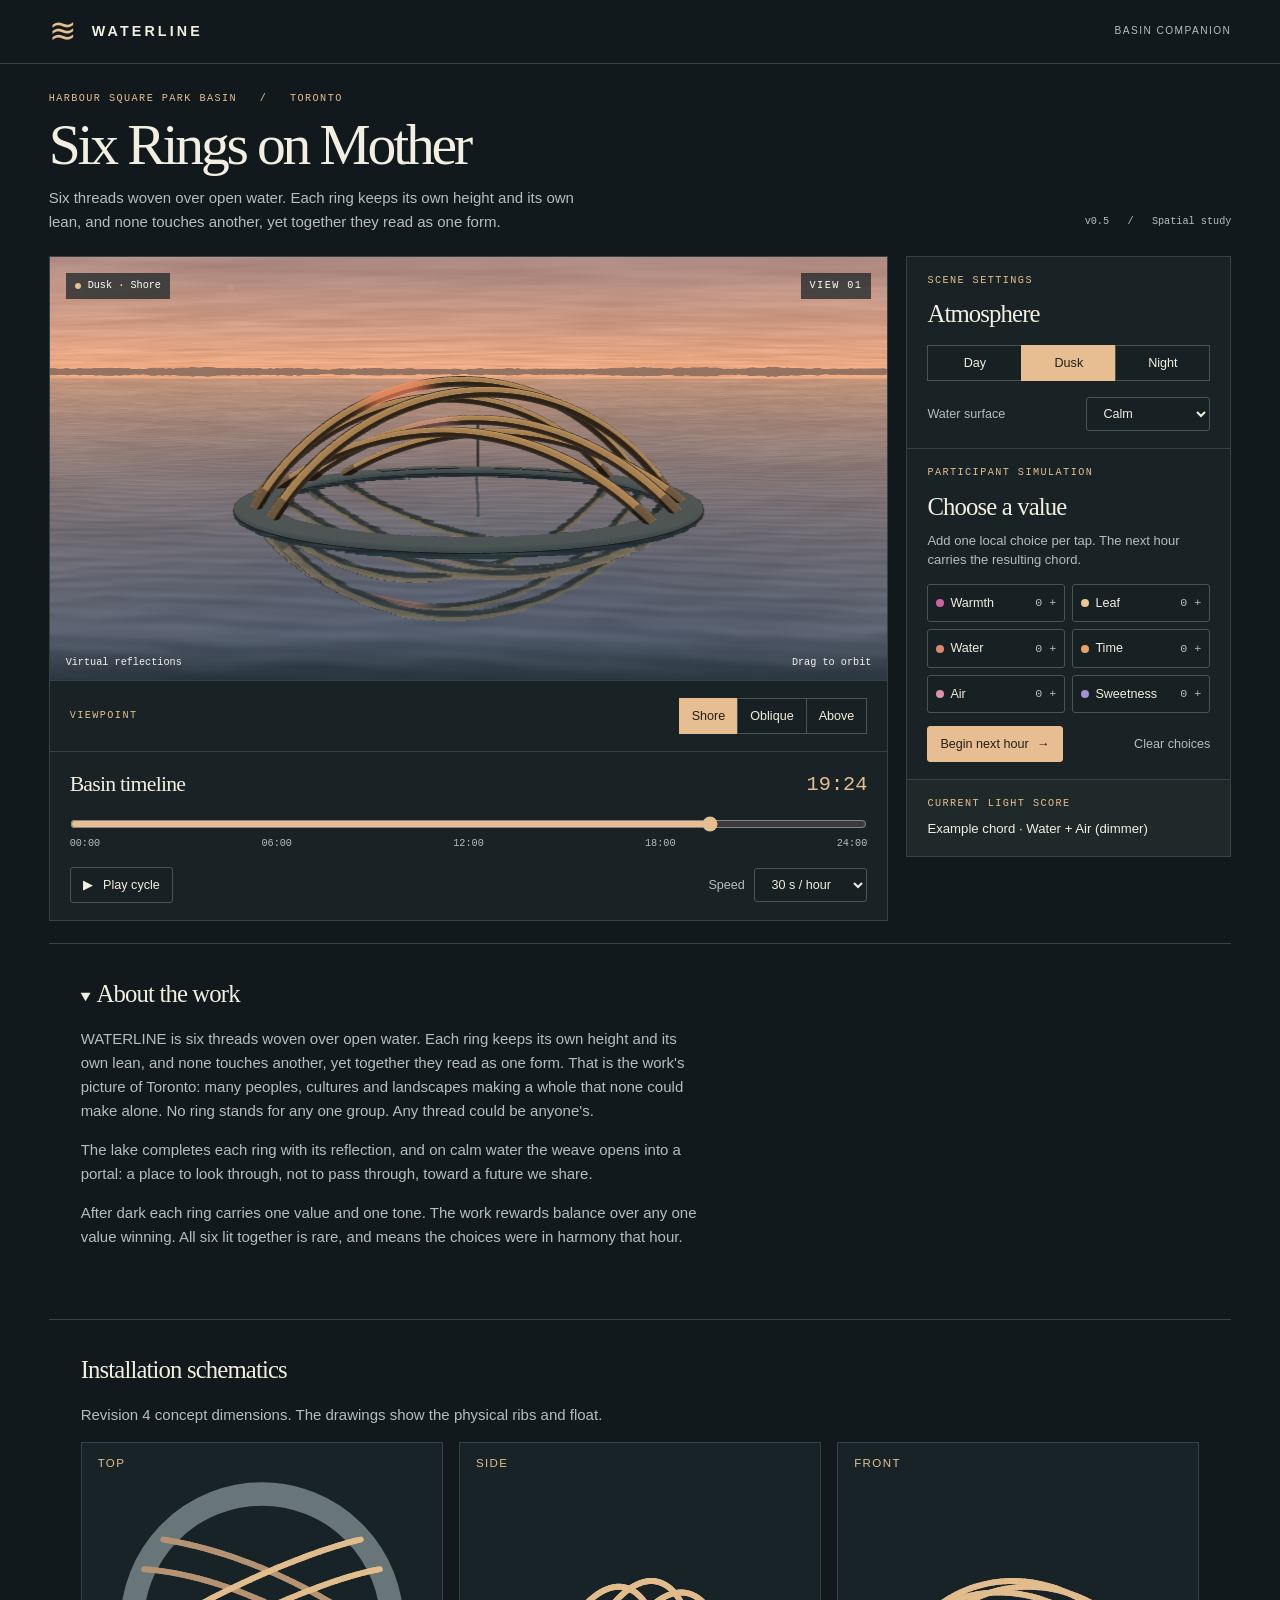
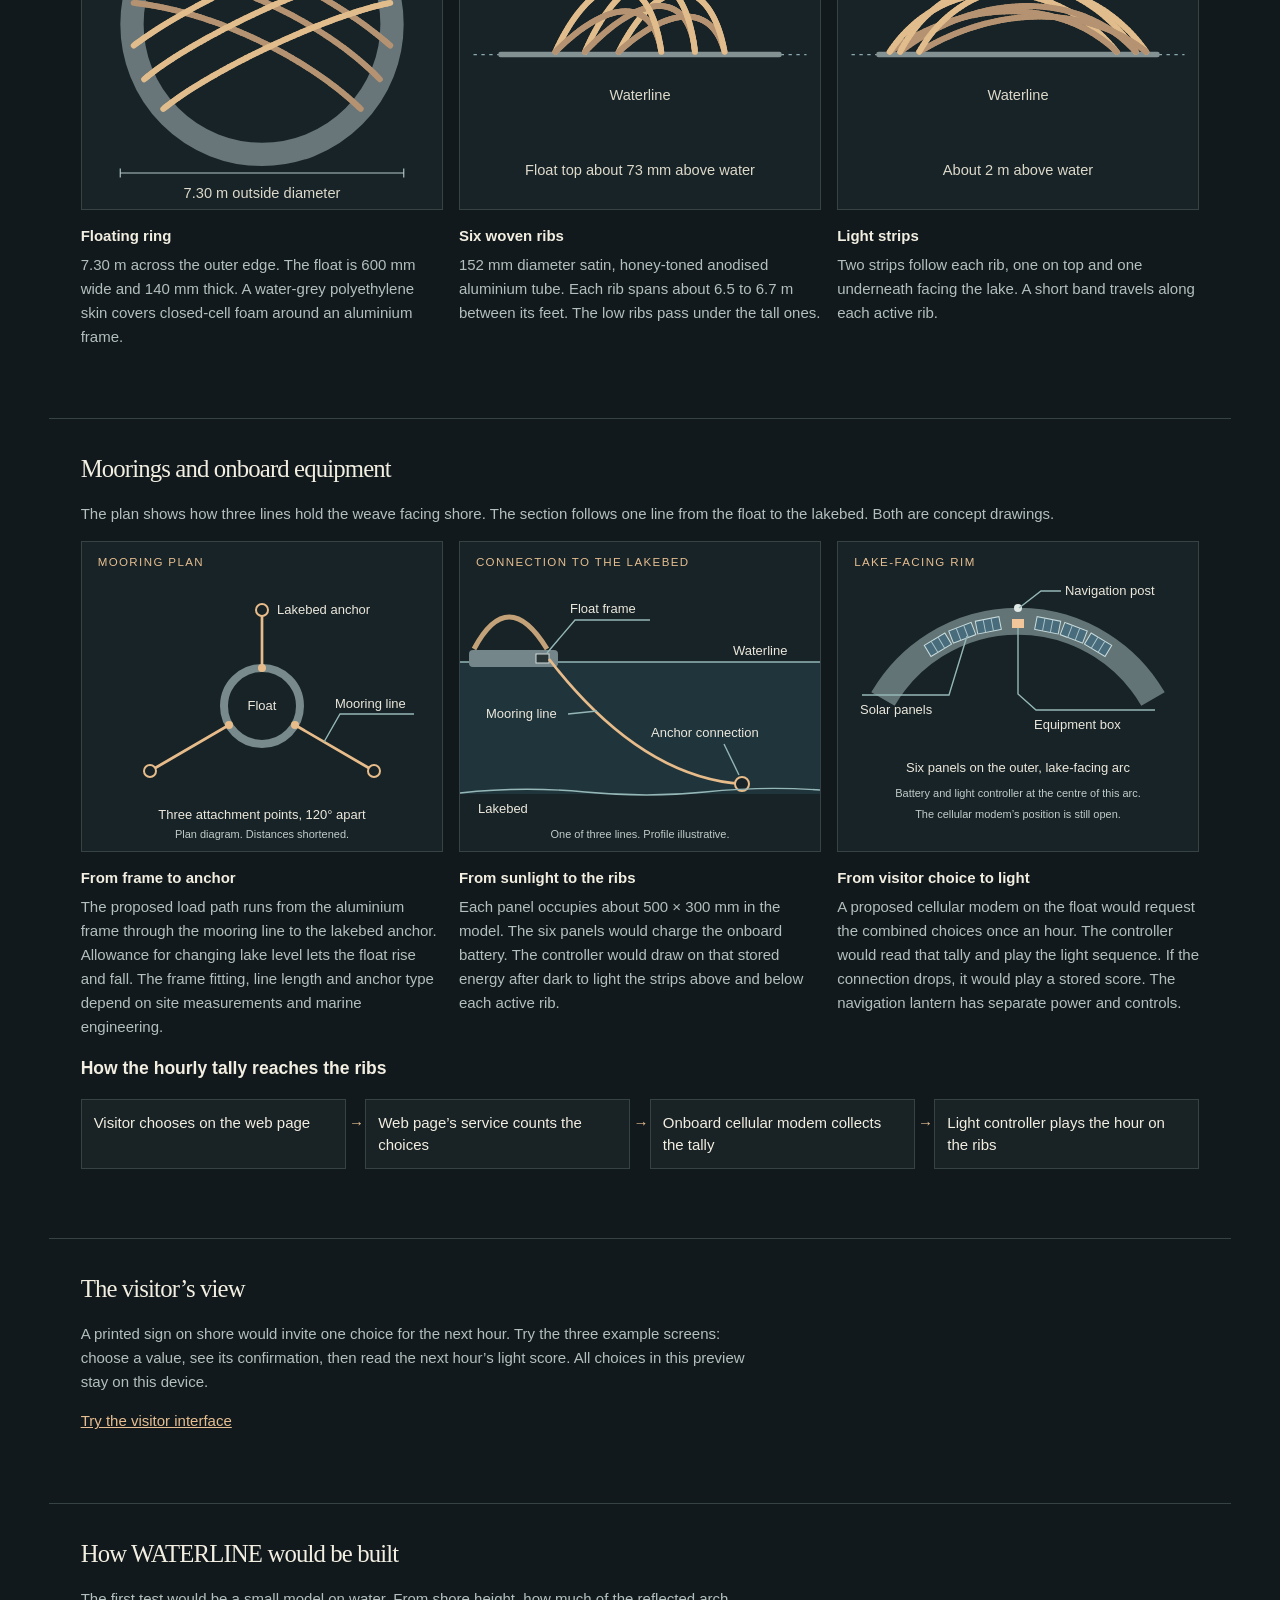
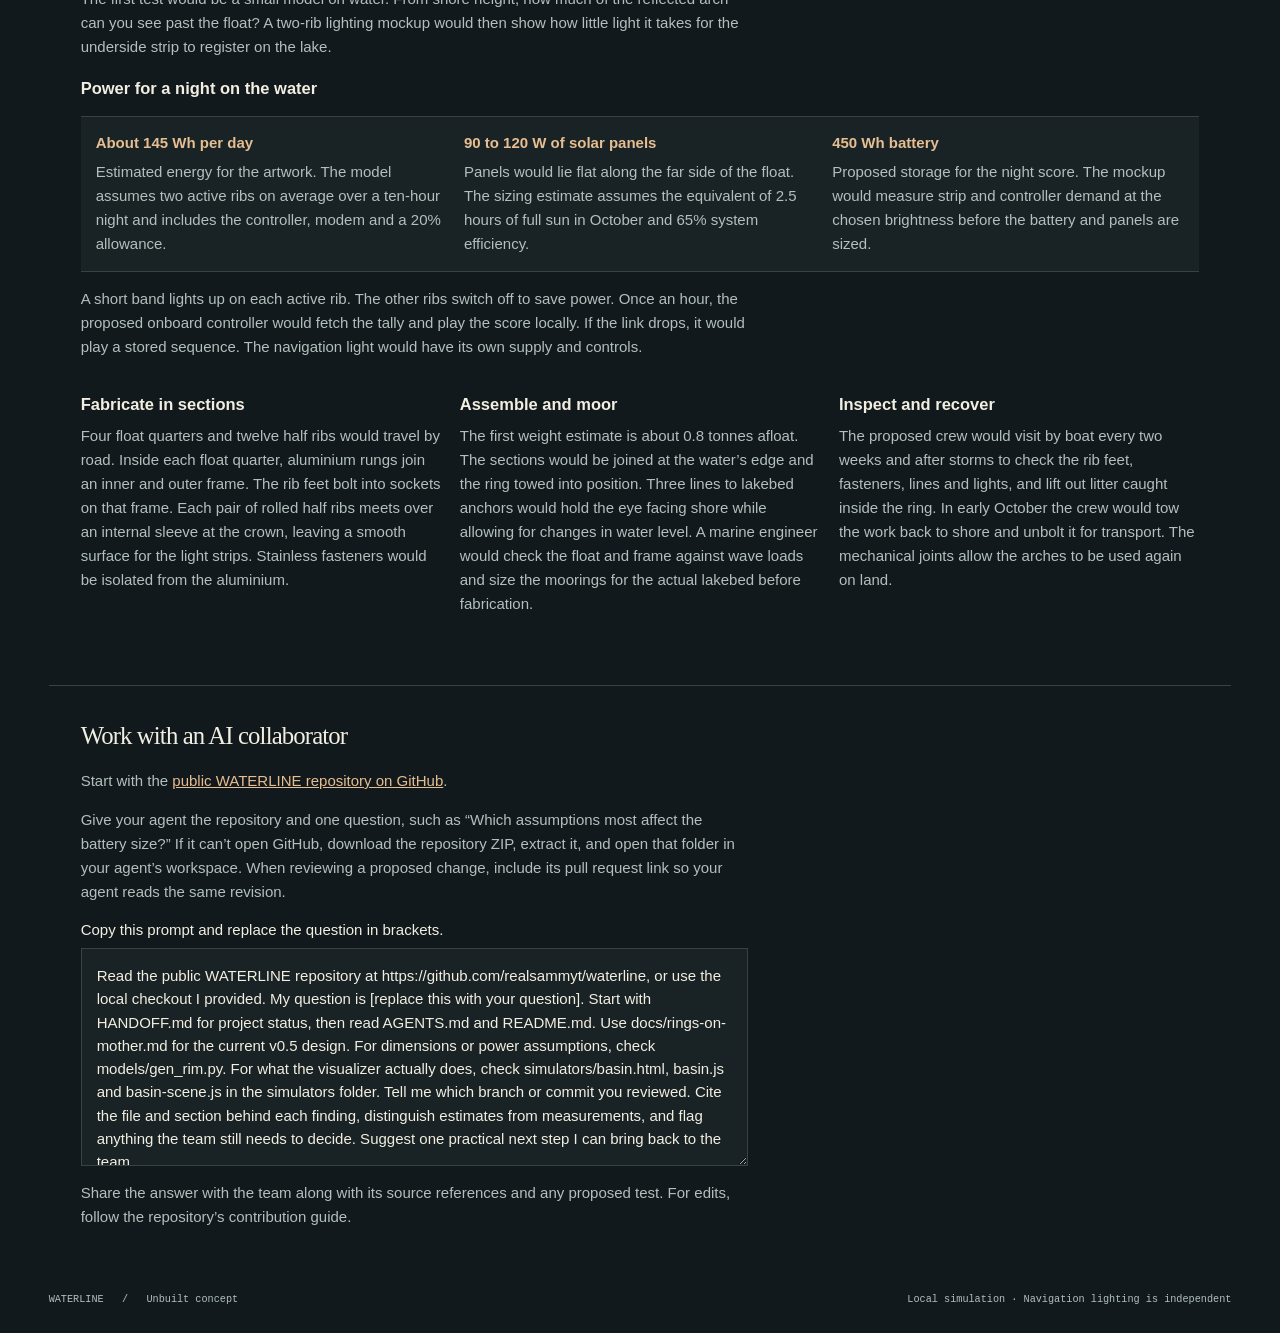
==== commit 16eec9e6: "Illustrate the moorings and onboard equipment and prototype the visitor experience" ====
--- a/simulators/basin.html
+++ b/simulators/basin.html
@@ -27,6 +27,31 @@
 <section class="drawings"><h2>Installation schematics</h2><p>Revision 4 concept dimensions. The drawings show the physical ribs and float.</p><div class="plates"><figure><figcaption>Top</figcaption><img src="../assets/diagrams/rim-r4-top.svg" width="320" height="300" alt="Top projection of the six ribs on the low ring float"></figure>
 <figure><figcaption>Side</figcaption><img src="../assets/diagrams/rim-r4-side.svg" width="320" height="300" alt="Side projection of the six ribs on the low ring float"></figure>
 <figure><figcaption>Front</figcaption><img src="../assets/diagrams/rim-r4-front.svg" width="320" height="300" alt="Front projection of the six ribs on the low ring float"></figure></div><dl><div><dt>Floating ring</dt><dd>7.30 m across the outer edge. The float is 600 mm wide and 140 mm thick. A water-grey polyethylene skin covers closed-cell foam around an aluminium frame.</dd></div><div><dt>Six woven ribs</dt><dd>152 mm diameter satin, honey-toned anodised aluminium tube. Each rib spans about 6.5 to 6.7 m between its feet. The low ribs pass under the tall ones.</dd></div><div><dt>Light strips</dt><dd>Two strips follow each rib, one on top and one underneath facing the lake. A short band travels along each active rib.</dd></div></dl></section>
+<section class="drawings" aria-labelledby="systems-title">
+  <h2 id="systems-title">Moorings and onboard equipment</h2>
+  <p>The plan shows how three lines hold the weave facing shore. The section follows one line from the float to the lakebed. Both are concept drawings.</p>
+  <div class="plates">
+    <figure><figcaption>Mooring plan</figcaption><img src="../assets/diagrams/r4-mooring-plan.svg" width="360" height="280" alt="Three lines spread outward from the ring at 120 degree intervals, each ending at a separate lakebed anchor."></figure>
+    <figure><figcaption>Connection to the lakebed</figcaption><img src="../assets/diagrams/r4-mooring-section.svg" width="360" height="280" alt="One line descends from a connection on the float frame to an anchor on the basin floor."></figure>
+    <figure><figcaption>Lake-facing rim</figcaption><img src="../assets/diagrams/r4-equipment.svg" width="360" height="280" alt="Two groups of three flat solar panels flank the battery and light controller. A separate navigation post stands on the outer edge."></figure>
+  </div>
+  <dl>
+    <div><dt>From frame to anchor</dt><dd>The proposed load path runs from the aluminium frame through the mooring line to the lakebed anchor. Allowance for changing lake level lets the float rise and fall. The frame fitting, line length and anchor type depend on site measurements and marine engineering.</dd></div>
+    <div><dt>From sunlight to the ribs</dt><dd>Each panel occupies about 500 × 300 mm in the model. The six panels would charge the onboard battery. The controller would draw on that stored energy after dark to light the strips above and below each active rib.</dd></div>
+    <div><dt>From visitor choice to light</dt><dd>A proposed cellular modem on the float would request the combined choices once an hour. The controller would read that tally and play the light sequence. If the connection drops, it would play a stored score. The navigation lantern has separate power and controls.</dd></div>
+  </dl>
+  <h3>How the hourly tally reaches the ribs</h3>
+  <ol class="signal-path" aria-label="Proposed data path">
+    <li>Visitor chooses on the web page</li>
+    <li>Web page’s service counts the choices</li>
+    <li>Onboard cellular modem collects the tally</li>
+    <li>Light controller plays the hour on the ribs</li>
+  </ol>
+</section>
+<section class="drawings collaboration"><h2>The visitor’s view</h2>
+  <p>A printed sign on shore would invite one choice for the next hour. Try the three example screens: choose a value, see its confirmation, then read the next hour’s light score. All choices in this preview stay on this device.</p>
+  <p><a href="visitor.html">Try the visitor interface</a></p>
+</section>
 <section class="drawings build" aria-labelledby="build-title">
   <h2 id="build-title">How WATERLINE would be built</h2>
   <p class="build-intro">The first test would be a small model on water. From shore height, how much of the reflected arch can you see past the float? A two-rib lighting mockup would then show how little light it takes for the underside strip to register on the lake.</p>
--- a/simulators/basin.css
+++ b/simulators/basin.css
@@ -6,3 +6,5 @@
 .lede,.about p,.drawings p,.drawings dd{color:var(--muted);line-height:1.6}.lede{max-width:66ch;margin:.7rem 0 0}.about,.drawings{margin-top:1.5rem;padding:clamp(16px,3vw,32px);border-top:1px solid var(--line)}.about p{max-width:74ch}.about summary{cursor:pointer}.about summary h2{display:inline}.about summary:focus-visible{outline:3px solid var(--accent);outline-offset:5px}.plates,.drawings dl{display:grid;grid-template-columns:repeat(3,minmax(0,1fr));gap:16px}.plates figure{margin:0;background:#172326;border:1px solid var(--line)}.plates figcaption{padding:12px 16px 0;text-transform:uppercase;letter-spacing:.12em;font-size:.77rem;color:var(--accent)}.plates img{display:block;width:100%;height:auto}.drawings dt{font-weight:600}.drawings dd{margin:.4rem 0 0}@media(max-width:680px){.plates,.drawings dl{grid-template-columns:1fr}.heading .edition{white-space:nowrap}}
 .build h3{font-size:1.1rem;font-weight:600;margin:1.25rem 0 .45rem}.build-intro{max-width:80ch}.build .power{padding:1rem;background:var(--panel);border-block:1px solid var(--line)}.build .power dt{color:var(--accent)}.build-steps{display:grid;grid-template-columns:repeat(3,minmax(0,1fr));gap:1.25rem}.build-steps p{margin-top:0}@media(max-width:820px){.build-steps{grid-template-columns:1fr;gap:0}}
 .collaboration p,.collaboration textarea{max-width:80ch}.collaboration a{color:var(--accent)}.collaboration textarea{display:block;width:100%;margin-top:.5rem;padding:1rem;color:var(--cream);background:var(--panel);border:1px solid var(--line);font:inherit;line-height:1.55;resize:vertical}.collaboration textarea:focus-visible{outline:3px solid var(--accent);outline-offset:2px}
+.visitor{max-width:690px;margin:38px auto}.visitor section{padding:22px 0;border-block:1px solid var(--line);margin:18px 0}.visitor a{color:var(--accent)}.visitor .offers{display:grid;grid-template-columns:1fr 1fr;gap:10px}.offers button{text-align:left;padding:14px}.offers strong,.offers span{display:block}.offers span{color:var(--muted);margin-top:5px}.visitor h2:focus-visible{outline:2px solid var(--accent)}@media(max-width:540px){.visitor .offers{grid-template-columns:1fr}}
+.signal-path{display:flex;flex-wrap:wrap;gap:.6rem 1.3rem;padding:0;list-style:none}.signal-path li{position:relative;flex:1 1 125px;padding:.8rem;background:var(--panel);border:1px solid var(--line)}.signal-path li+li::before{content:'→';position:absolute;left:-1.15rem;color:var(--accent)}@media(max-width:820px){.signal-path{display:grid;gap:1.25rem}.signal-path li+li::before{content:'↓';top:-1.3rem;left:1rem}}
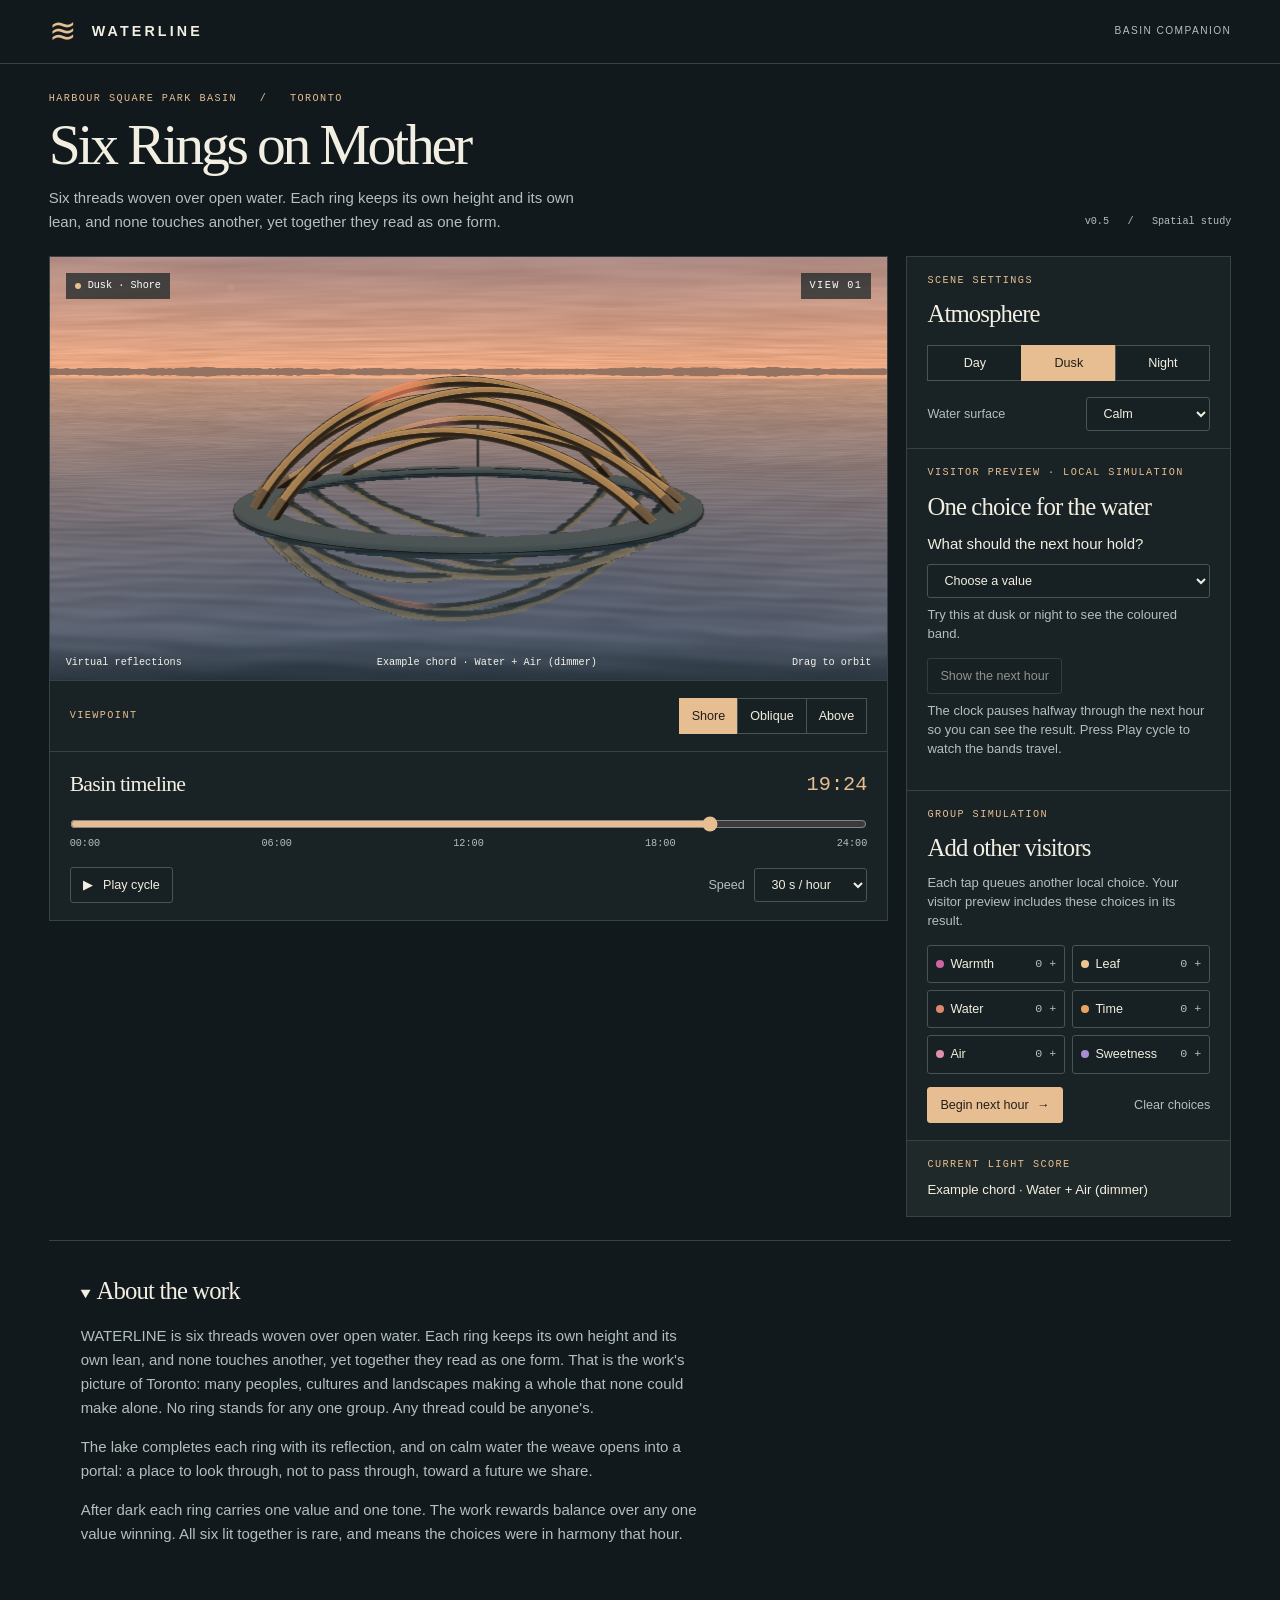
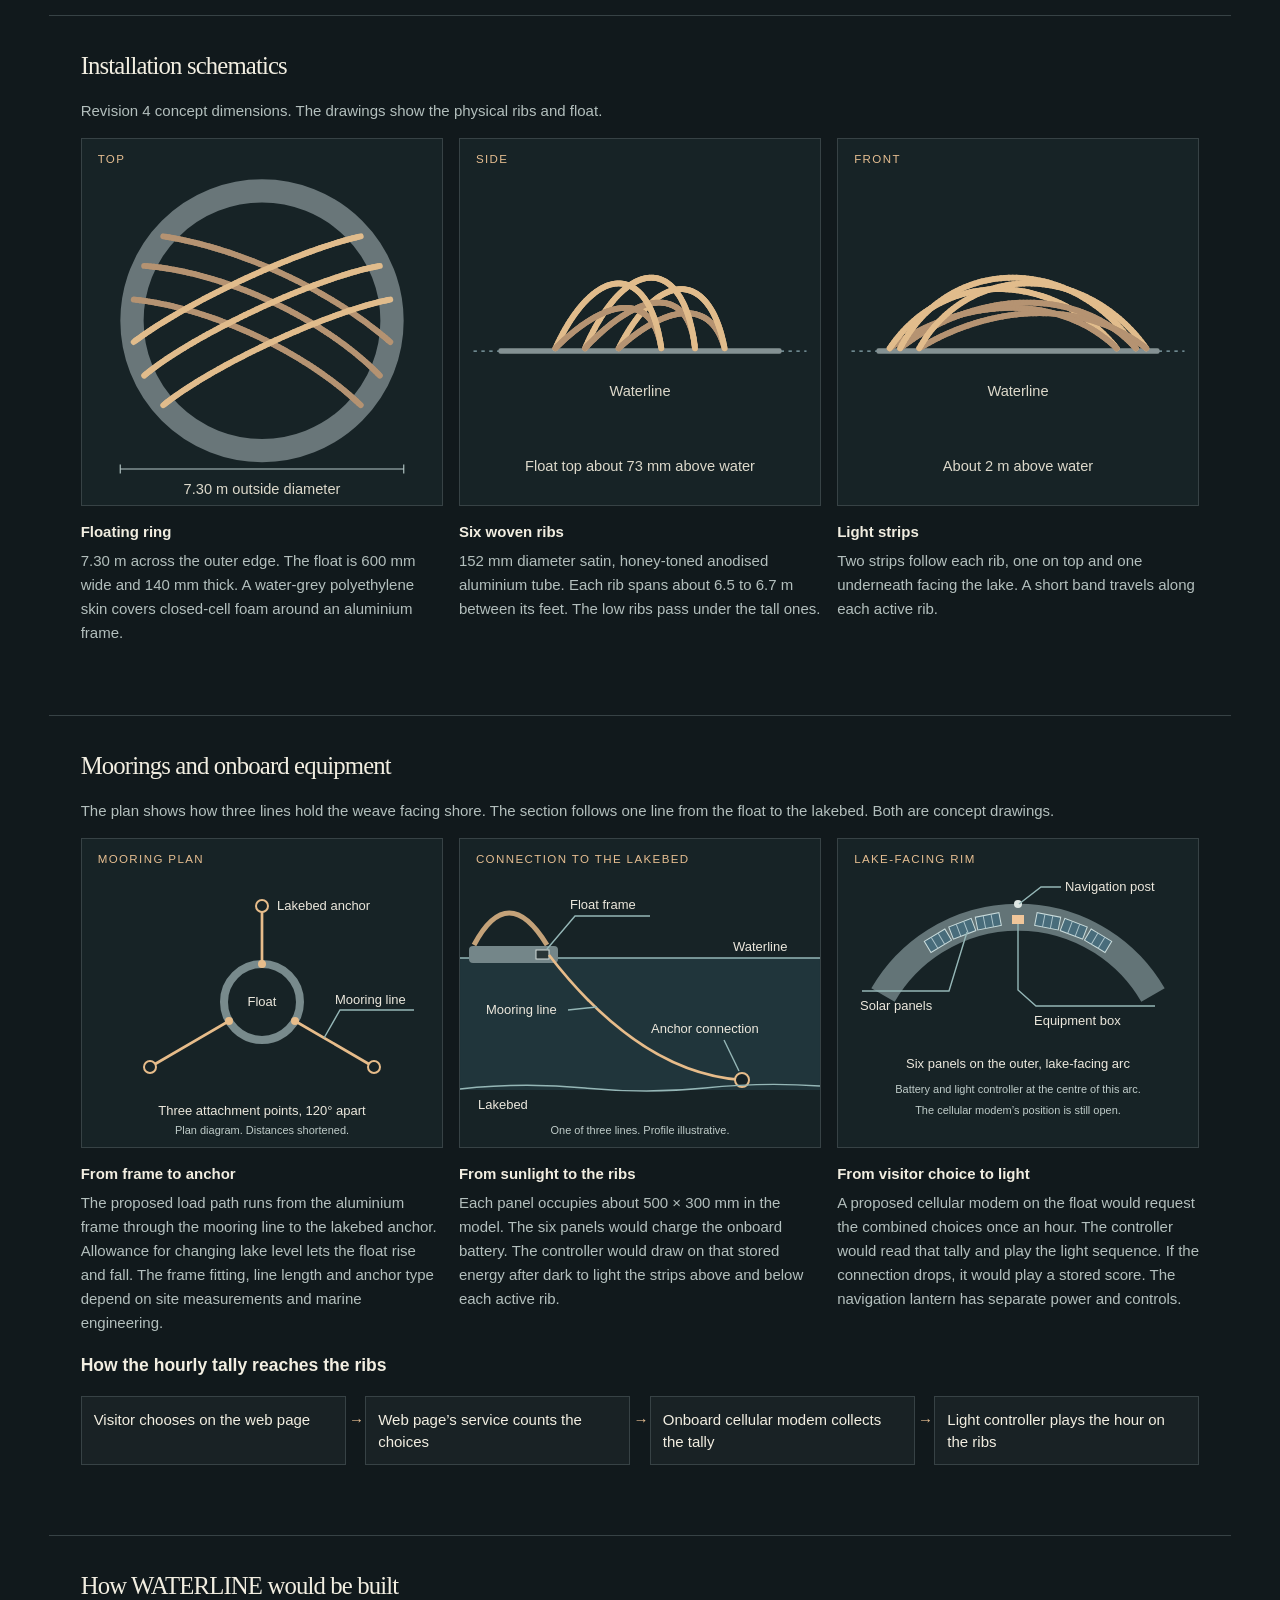
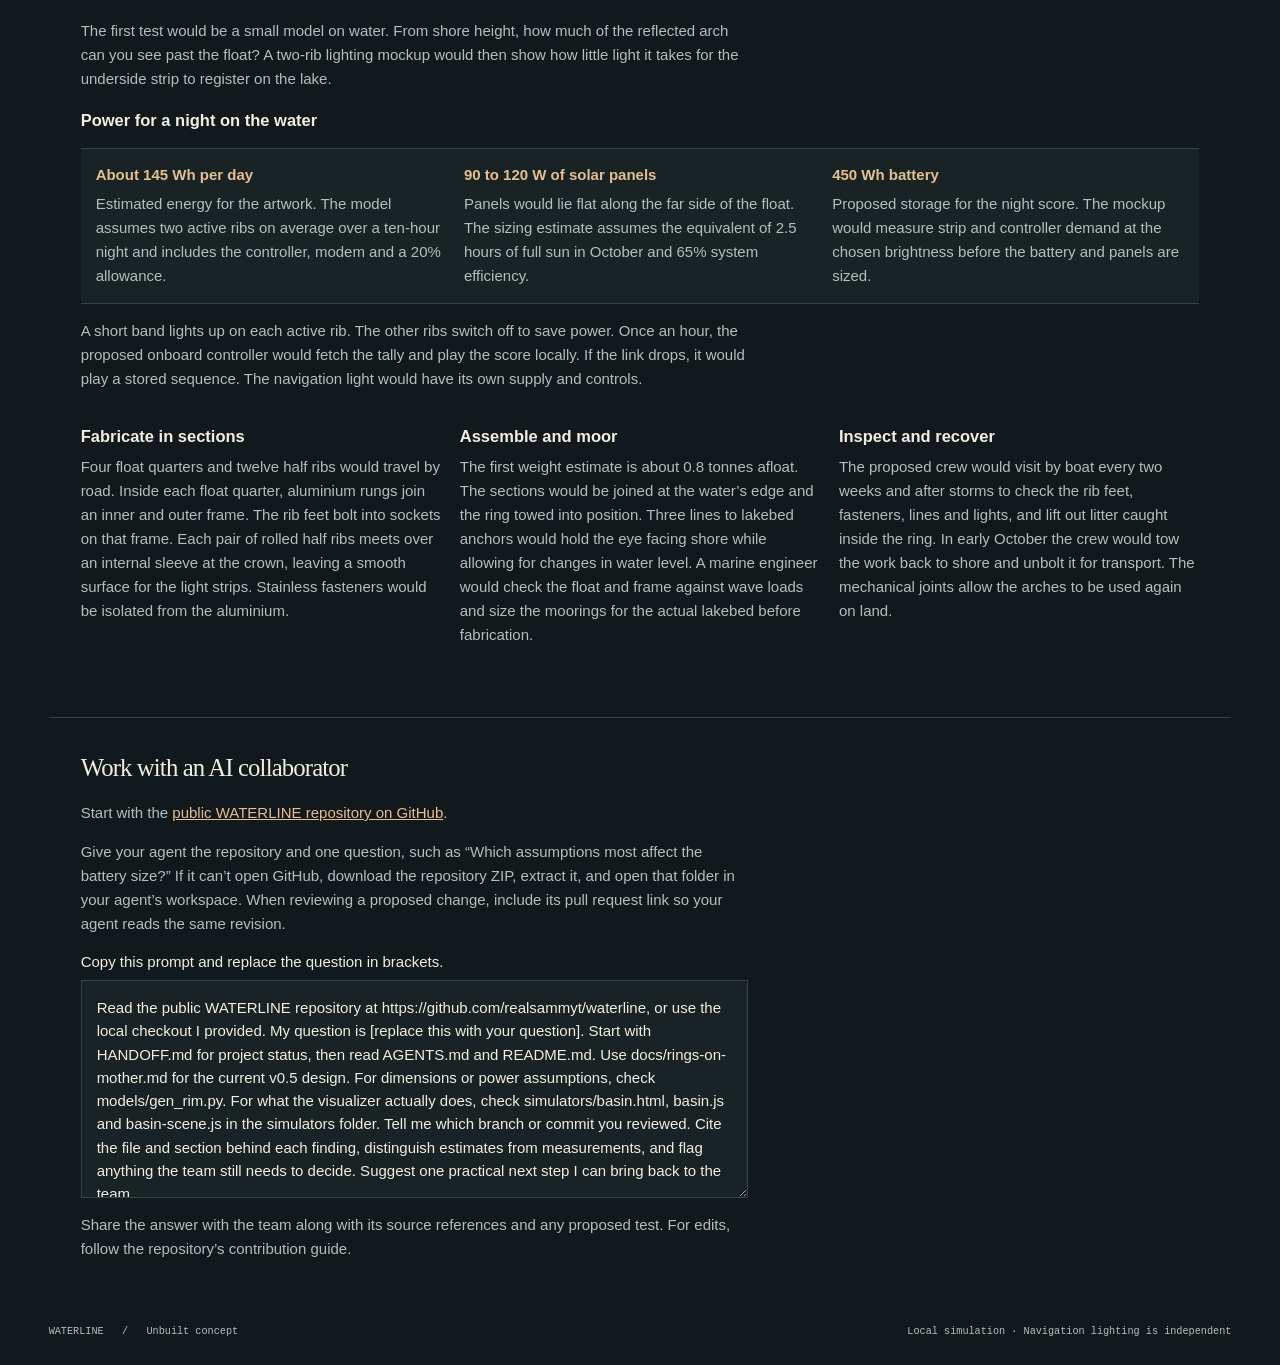
==== commit 8dcbc1c2: "Connect the inline visitor choice to the basin light score" ====
--- a/simulators/basin.html
+++ b/simulators/basin.html
@@ -9,14 +9,21 @@
 <canvas id="view" tabindex="0" aria-label="Six honey-toned ribs on water. Drag or use arrow keys to orbit. Select a viewpoint to reset."></canvas>
 <div class="viewinfo"><span class="dot"></span><span id="readout">Dusk · Shore</span></div><span class="viewnumber" id="viewnumber">VIEW 01</span>
 <div id="fallback" hidden><p>The 3D view needs WebGL. The timeline and choices still work.</p><a href="weave.html">Open the illustrated simulator</a></div>
-<div class="caption"><span>Virtual reflections</span><span>Drag to orbit</span></div></div>
+<div class="caption"><span>Virtual reflections</span><span id="view-score"></span><span>Drag to orbit</span></div></div>
 <div class="views"><span class="eyebrow">Viewpoint</span><div id="views" class="segments"><button aria-pressed="true">Shore</button><button>Oblique</button><button>Above</button></div></div>
 <div class="timeline"><div class="line"><h2>Basin timeline</h2><output id="clock">19:24</output></div>
 <label for="time" class="sr">Simulated time of day</label><input id="time" type="range" min="0" max="1439" value="1164"><div class="ticks"><span>00:00</span><span>06:00</span><span>12:00</span><span>18:00</span><span>24:00</span></div>
 <div class="transport"><button id="play">▶ &nbsp; Play cycle</button><label>Speed <select id="speed"><option value="2">30 s / hour</option><option value="12">5 s / hour</option><option value=".5">2 min / hour</option></select></label></div></div></section>
 <aside><section><p class="eyebrow">Scene settings</p><h2>Atmosphere</h2><div class="segments" id="times"><button>Day</button><button aria-pressed="true">Dusk</button><button>Night</button></div>
 <label class="water">Water surface <select id="surface"><option>Calm</option><option>Light chop</option><option>Passing wake</option></select></label></section>
-<section><p class="eyebrow">Participant simulation</p><h2>Choose a value</h2><p class="hint">Add one local choice per tap. The next hour carries the resulting chord.</p>
+<section id="visitor-preview"><p class="eyebrow">Visitor preview · Local simulation</p><h2>One choice for the water</h2>
+<label for="visitor-value">What should the next hour hold?</label>
+<select id="visitor-value"><option value="">Choose a value</option></select>
+<p class="hint" id="visitor-meaning">Try this at dusk or night to see the coloured band.</p>
+<button id="visitor-show" disabled>Show the next hour</button>
+<p class="hint">The clock pauses halfway through the next hour so you can see the result. Press Play cycle to watch the bands travel.</p>
+<p class="hint" role="status" id="visitor-receipt"></p></section>
+<section><p class="eyebrow">Group simulation</p><h2>Add other visitors</h2><p class="hint">Each tap queues another local choice. Your visitor preview includes these choices in its result.</p>
 <div id="choices"></div><div class="actions"><button id="next">Begin next hour <b aria-hidden="true">→</b></button><button id="clear">Clear choices</button></div></section>
 <section class="score"><p class="eyebrow">Current light score</p><p id="score" role="status"></p></section></aside></div>
 <details class="about" open><summary><h2>About the work</h2></summary>
@@ -48,10 +55,6 @@
     <li>Light controller plays the hour on the ribs</li>
   </ol>
 </section>
-<section class="drawings collaboration"><h2>The visitor’s view</h2>
-  <p>A printed sign on shore would invite one choice for the next hour. Try the three example screens: choose a value, see its confirmation, then read the next hour’s light score. All choices in this preview stay on this device.</p>
-  <p><a href="visitor.html">Try the visitor interface</a></p>
-</section>
 <section class="drawings build" aria-labelledby="build-title">
   <h2 id="build-title">How WATERLINE would be built</h2>
   <p class="build-intro">The first test would be a small model on water. From shore height, how much of the reflected arch can you see past the float? A two-rib lighting mockup would then show how little light it takes for the underside strip to register on the lake.</p>
--- a/simulators/basin.css
+++ b/simulators/basin.css
@@ -8,3 +8,4 @@
 .collaboration p,.collaboration textarea{max-width:80ch}.collaboration a{color:var(--accent)}.collaboration textarea{display:block;width:100%;margin-top:.5rem;padding:1rem;color:var(--cream);background:var(--panel);border:1px solid var(--line);font:inherit;line-height:1.55;resize:vertical}.collaboration textarea:focus-visible{outline:3px solid var(--accent);outline-offset:2px}
 .visitor{max-width:690px;margin:38px auto}.visitor section{padding:22px 0;border-block:1px solid var(--line);margin:18px 0}.visitor a{color:var(--accent)}.visitor .offers{display:grid;grid-template-columns:1fr 1fr;gap:10px}.offers button{text-align:left;padding:14px}.offers strong,.offers span{display:block}.offers span{color:var(--muted);margin-top:5px}.visitor h2:focus-visible{outline:2px solid var(--accent)}@media(max-width:540px){.visitor .offers{grid-template-columns:1fr}}
 .signal-path{display:flex;flex-wrap:wrap;gap:.6rem 1.3rem;padding:0;list-style:none}.signal-path li{position:relative;flex:1 1 125px;padding:.8rem;background:var(--panel);border:1px solid var(--line)}.signal-path li+li::before{content:'→';position:absolute;left:-1.15rem;color:var(--accent)}@media(max-width:820px){.signal-path{display:grid;gap:1.25rem}.signal-path li+li::before{content:'↓';top:-1.3rem;left:1rem}}
+#visitor-preview label,#visitor-value{display:block;margin-top:.6rem}#visitor-value{width:100%}#visitor-show:disabled{opacity:.55;cursor:default}#visitor-receipt:empty{display:none}
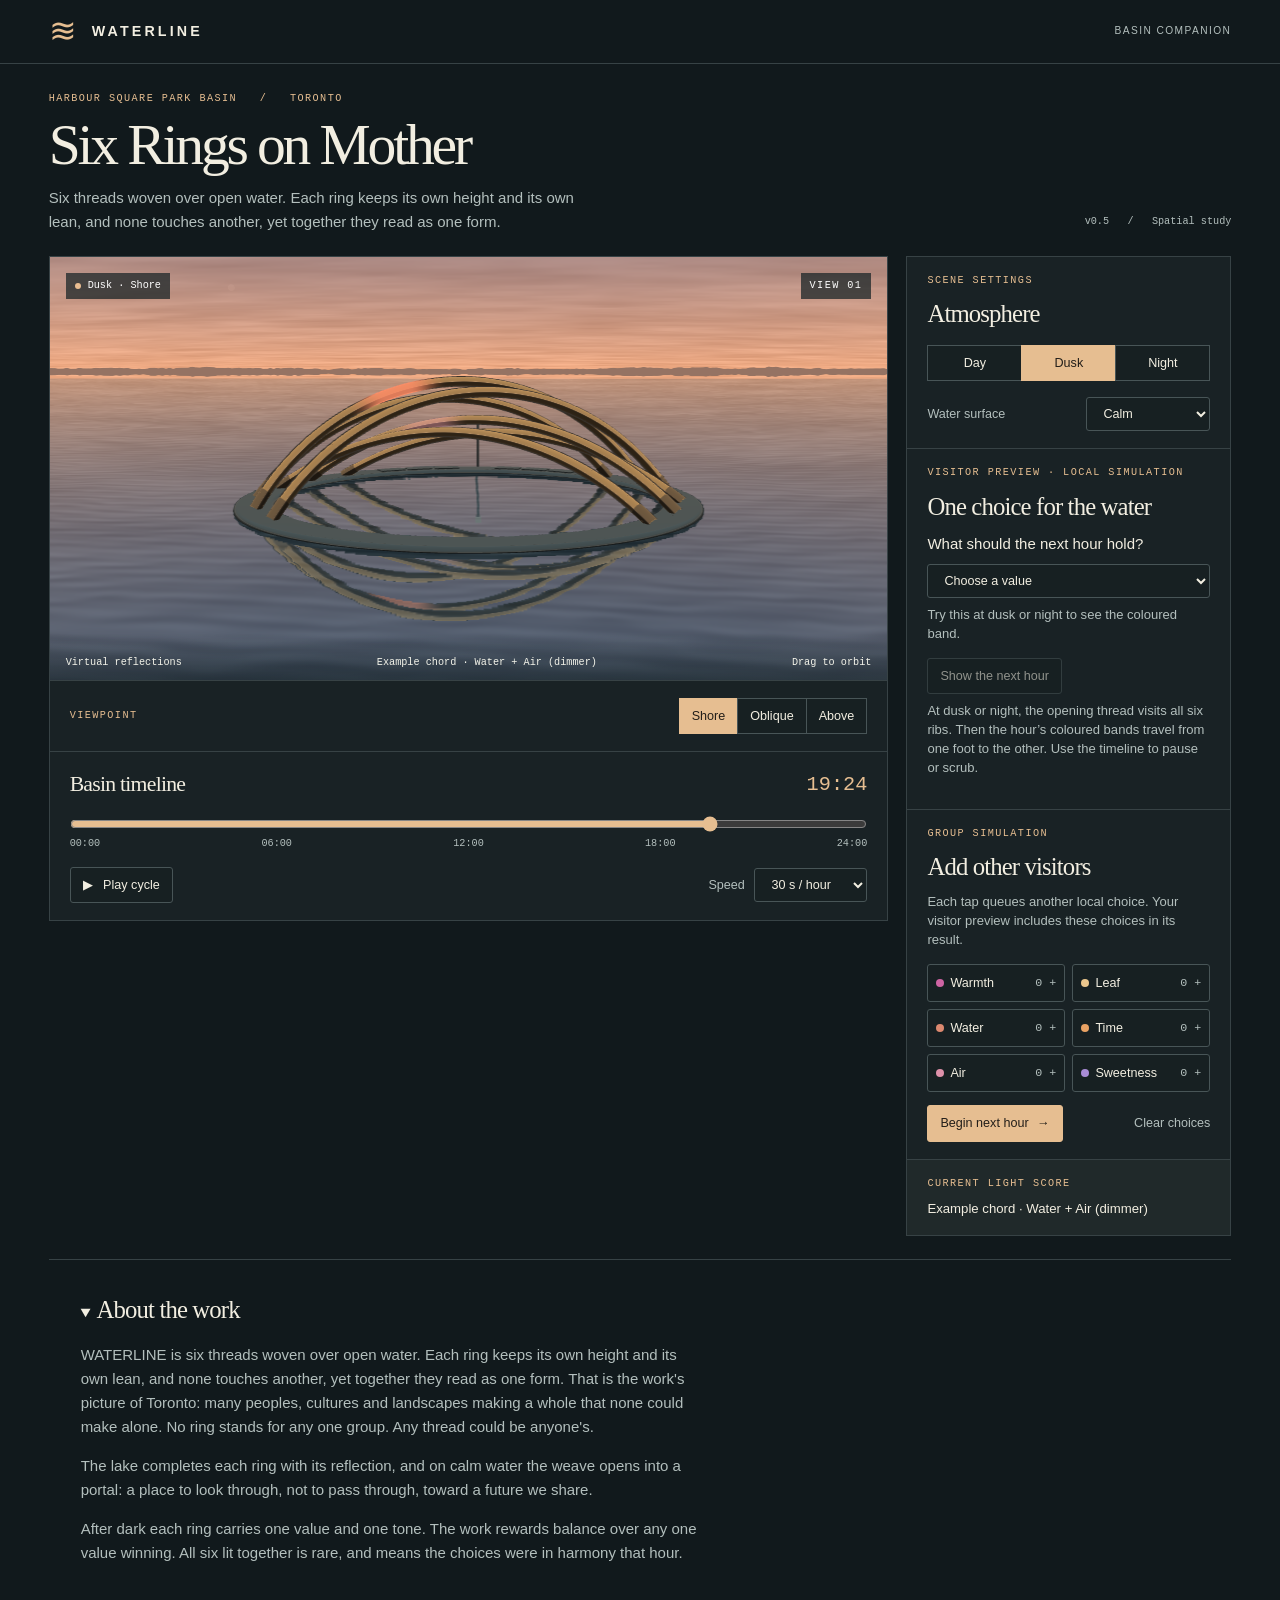
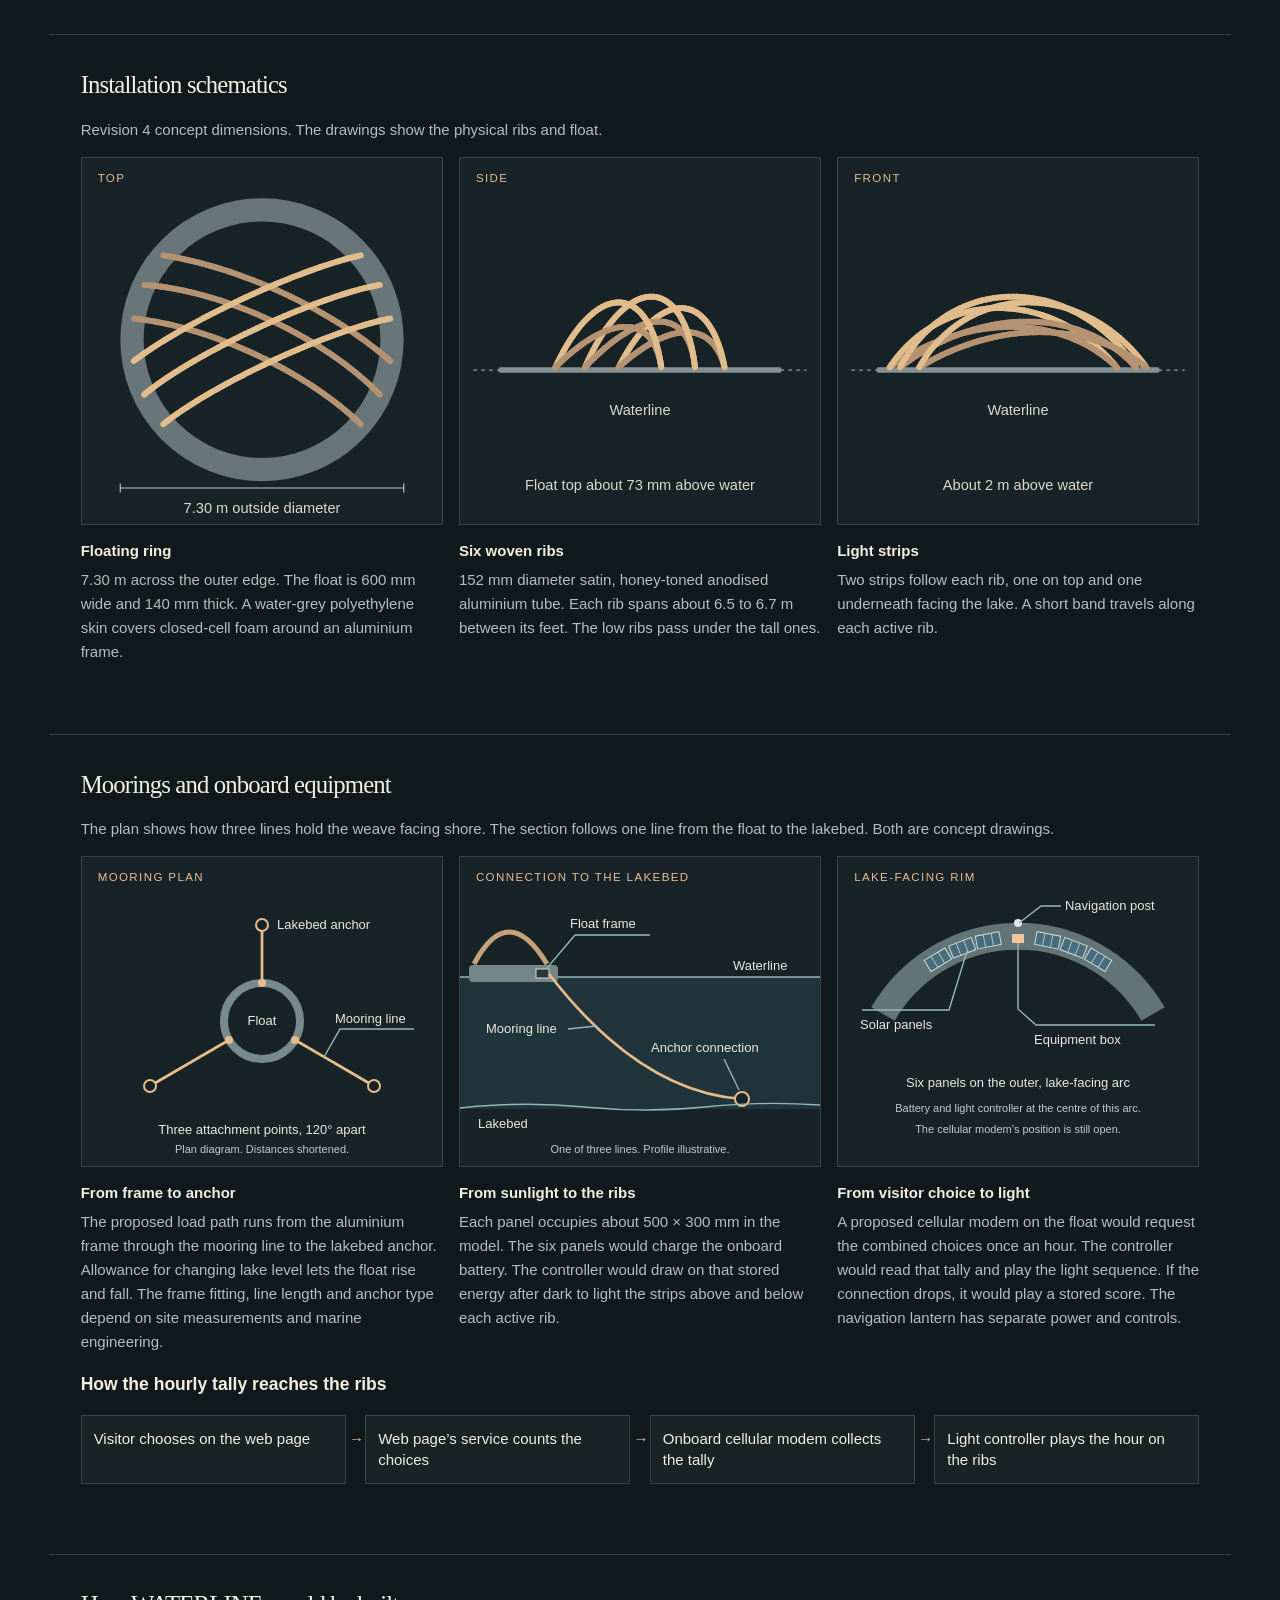
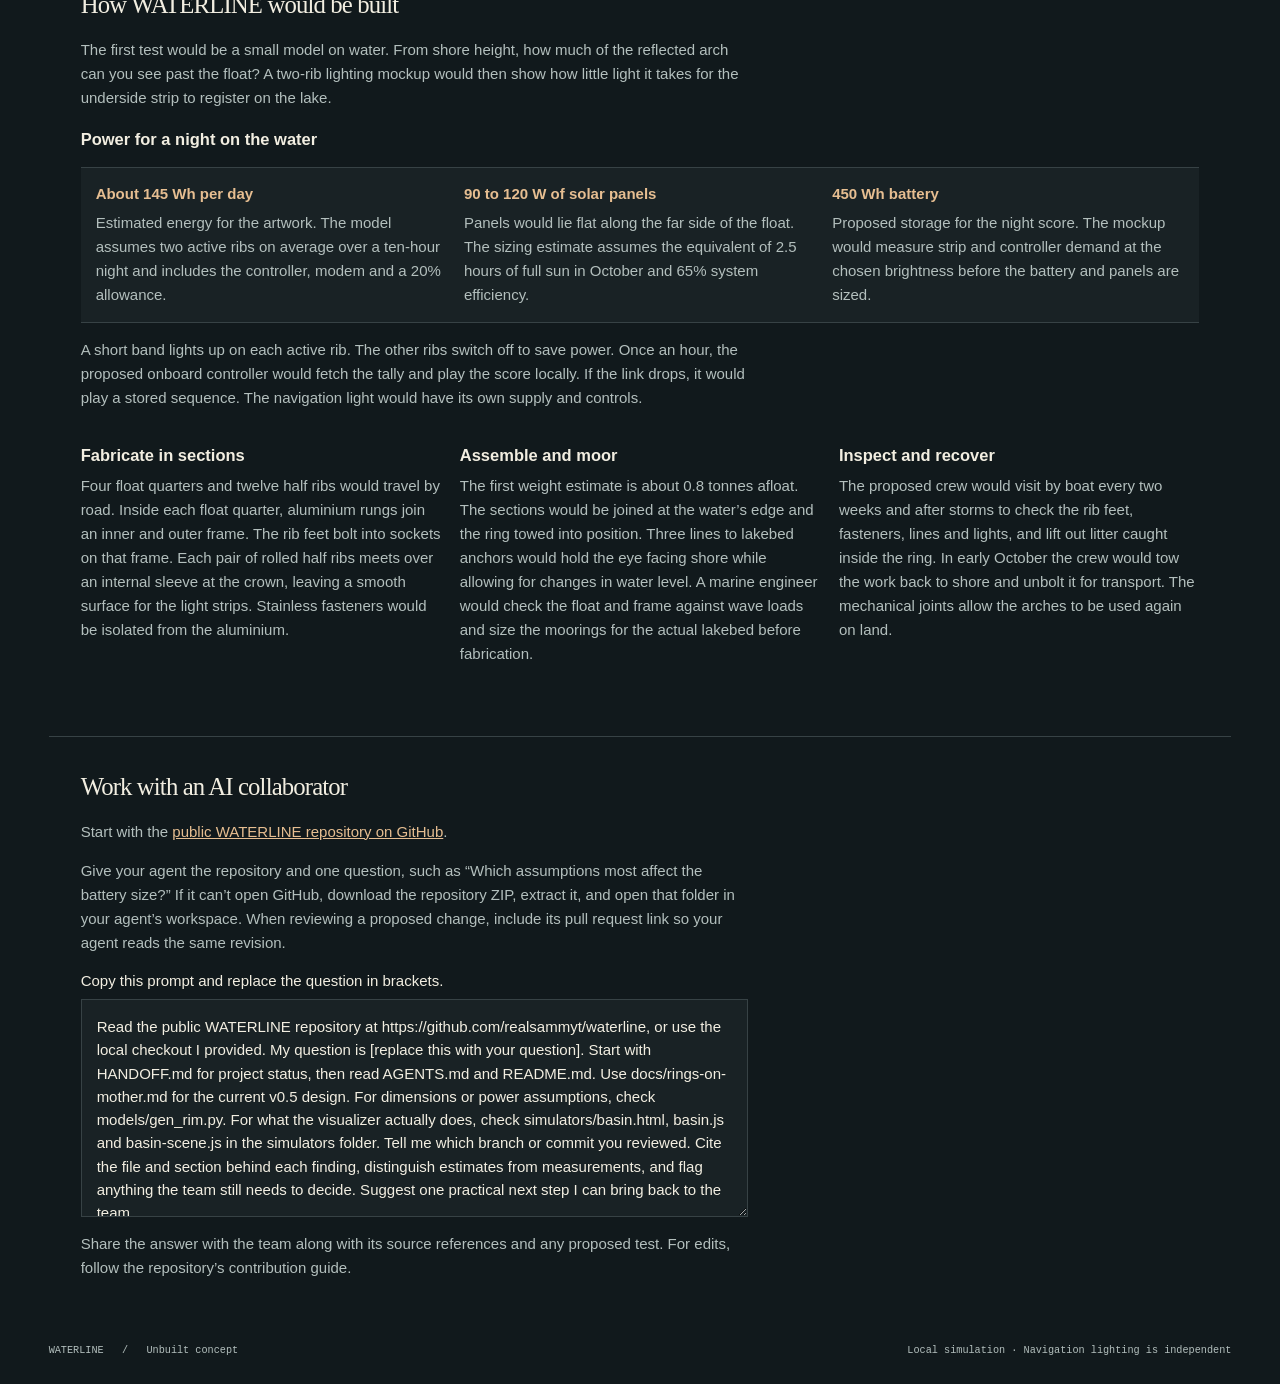
==== commit 0ea68973: "Play the opening thread and travelling bands for a visitor choice" ====
--- a/simulators/basin.html
+++ b/simulators/basin.html
@@ -21,7 +21,7 @@
 <select id="visitor-value"><option value="">Choose a value</option></select>
 <p class="hint" id="visitor-meaning">Try this at dusk or night to see the coloured band.</p>
 <button id="visitor-show" disabled>Show the next hour</button>
-<p class="hint">The clock pauses halfway through the next hour so you can see the result. Press Play cycle to watch the bands travel.</p>
+<p class="hint">At dusk or night, the opening thread visits all six ribs. Then the hour’s coloured bands travel from one foot to the other. Use the timeline to pause or scrub.</p>
 <p class="hint" role="status" id="visitor-receipt"></p></section>
 <section><p class="eyebrow">Group simulation</p><h2>Add other visitors</h2><p class="hint">Each tap queues another local choice. Your visitor preview includes these choices in its result.</p>
 <div id="choices"></div><div class="actions"><button id="next">Begin next hour <b aria-hidden="true">→</b></button><button id="clear">Clear choices</button></div></section>
